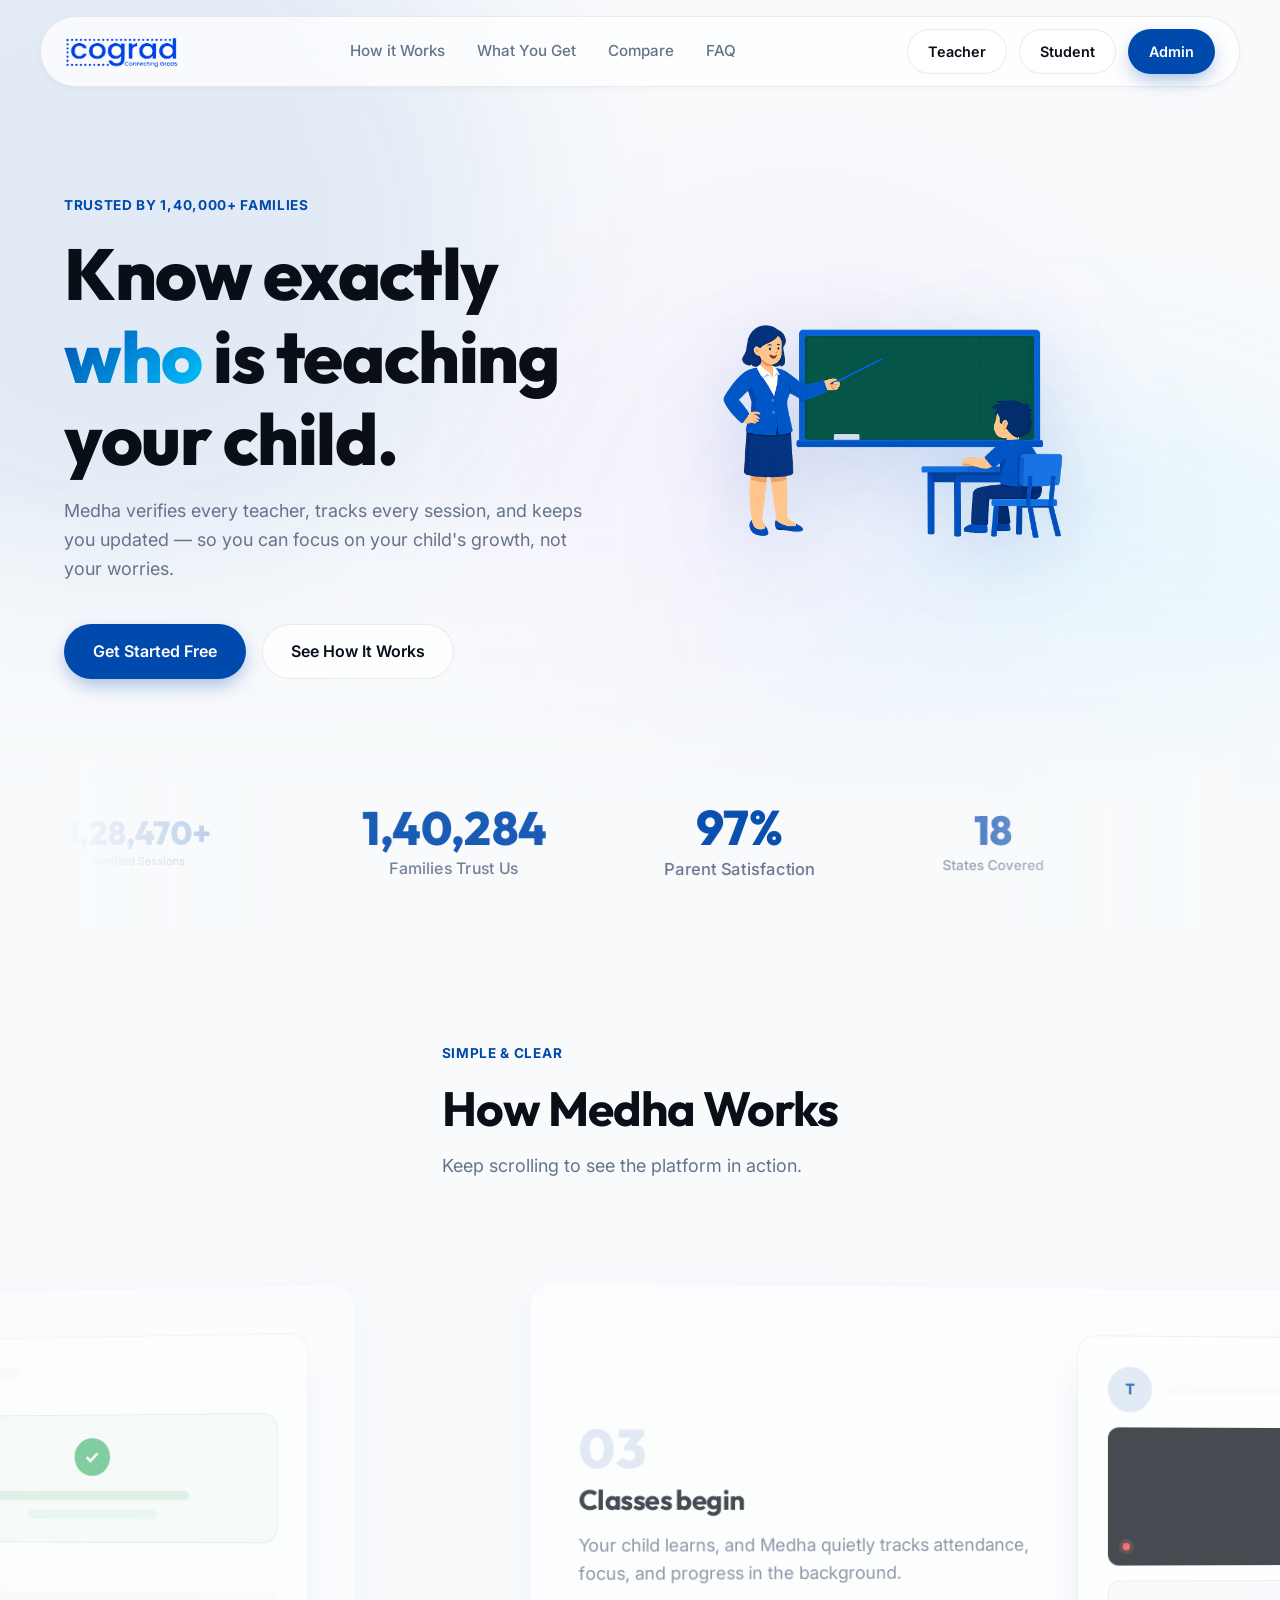
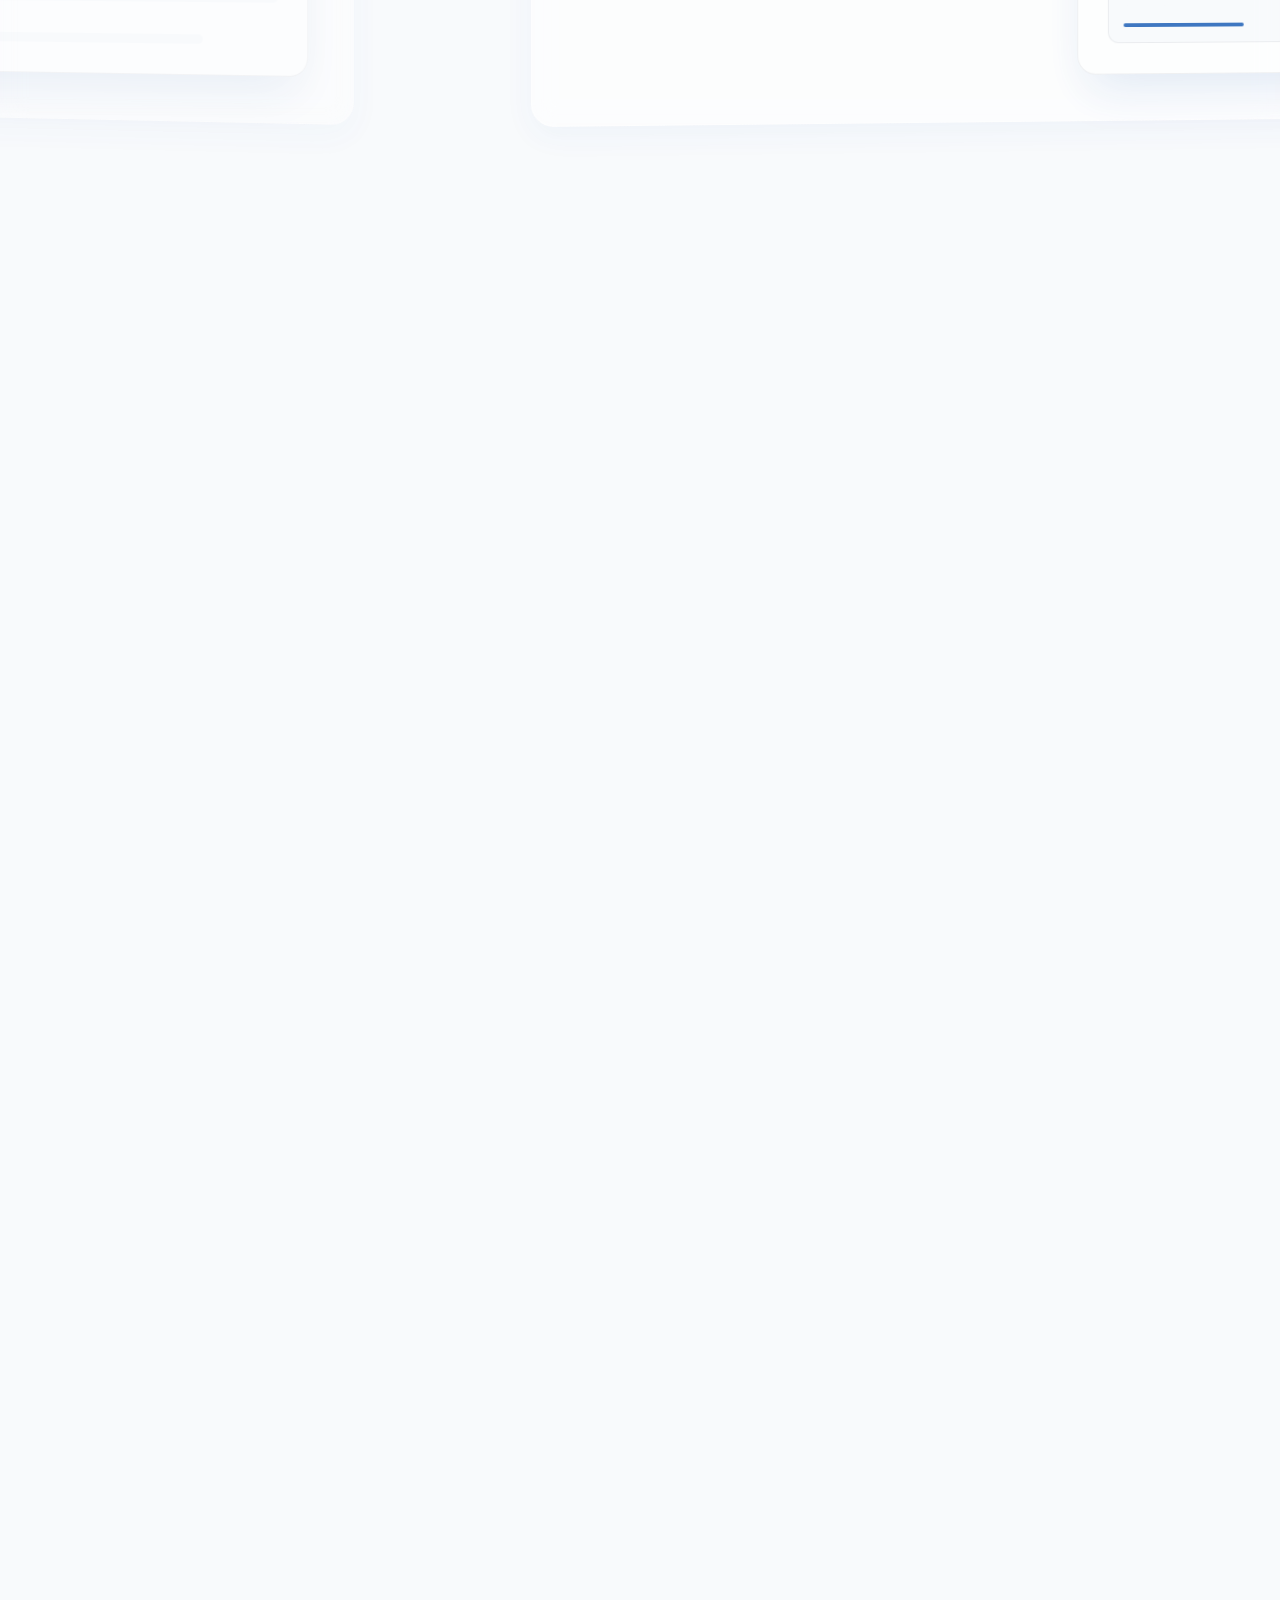
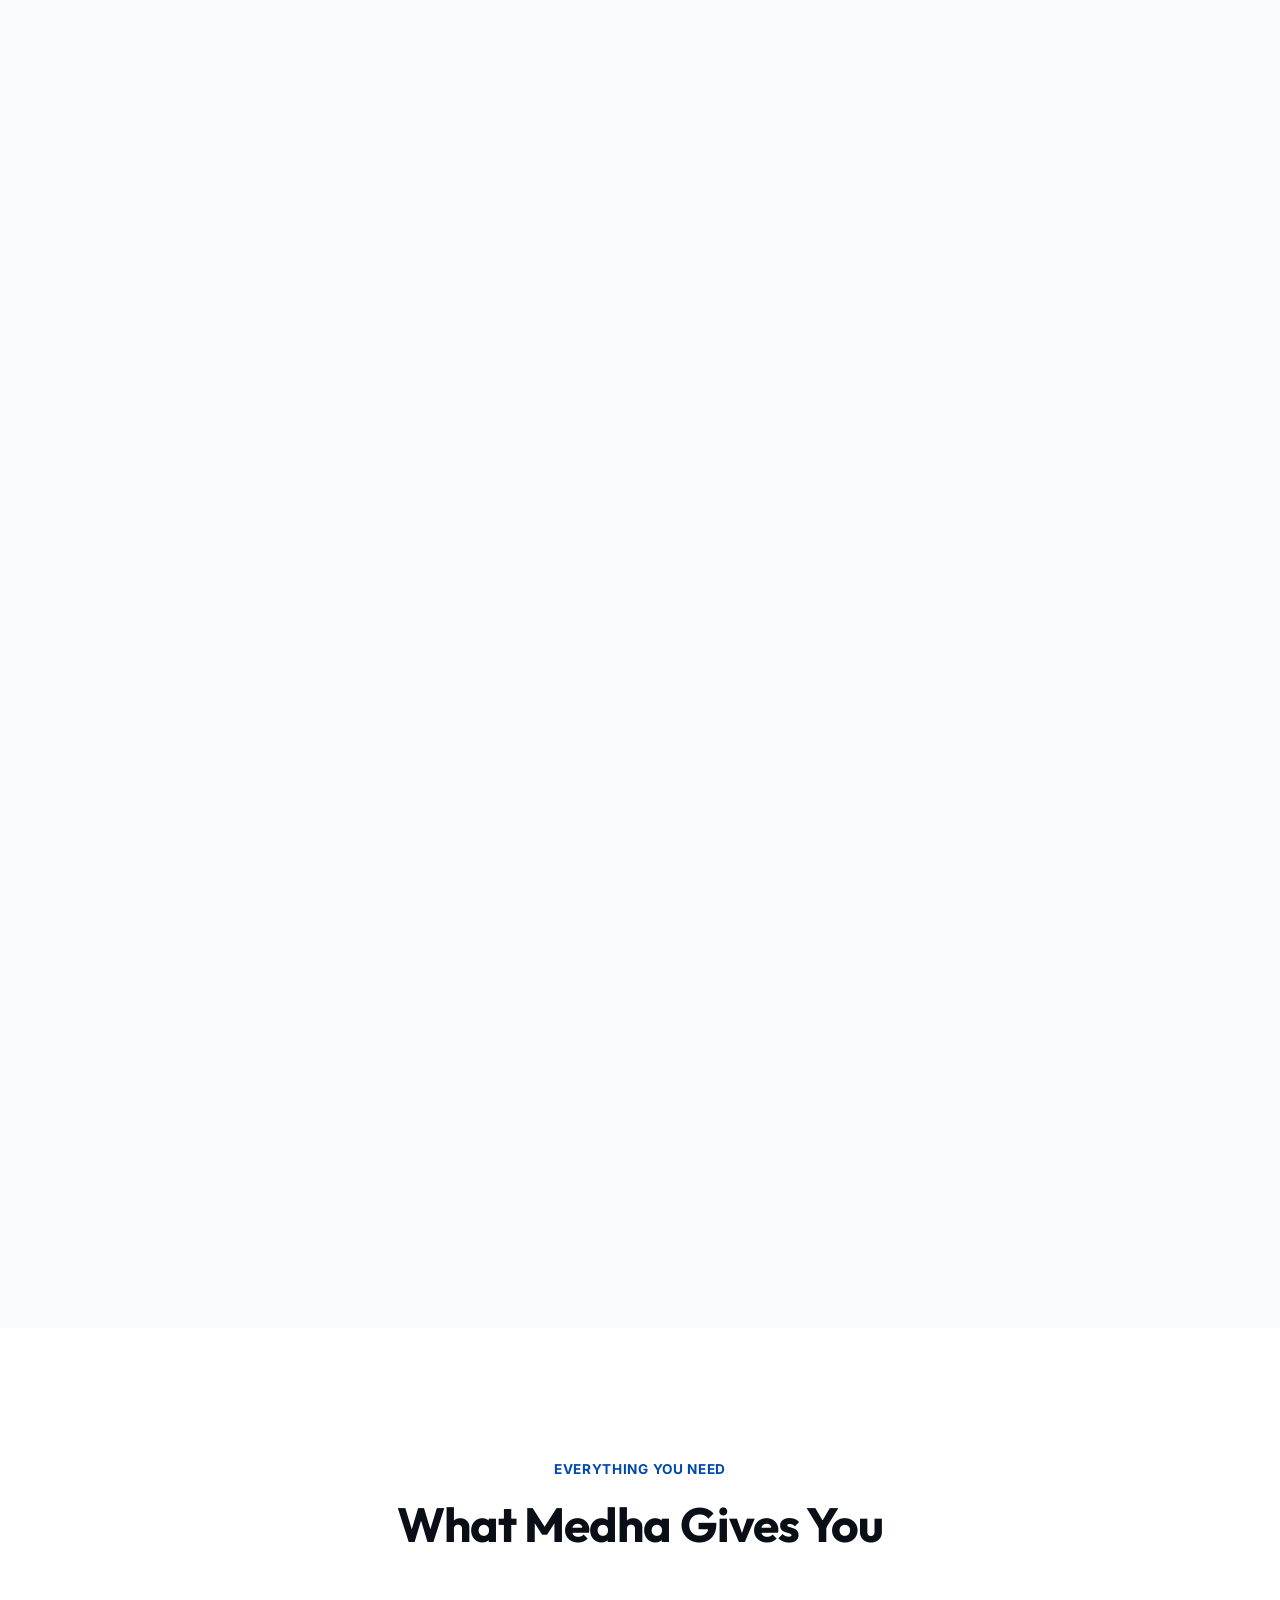
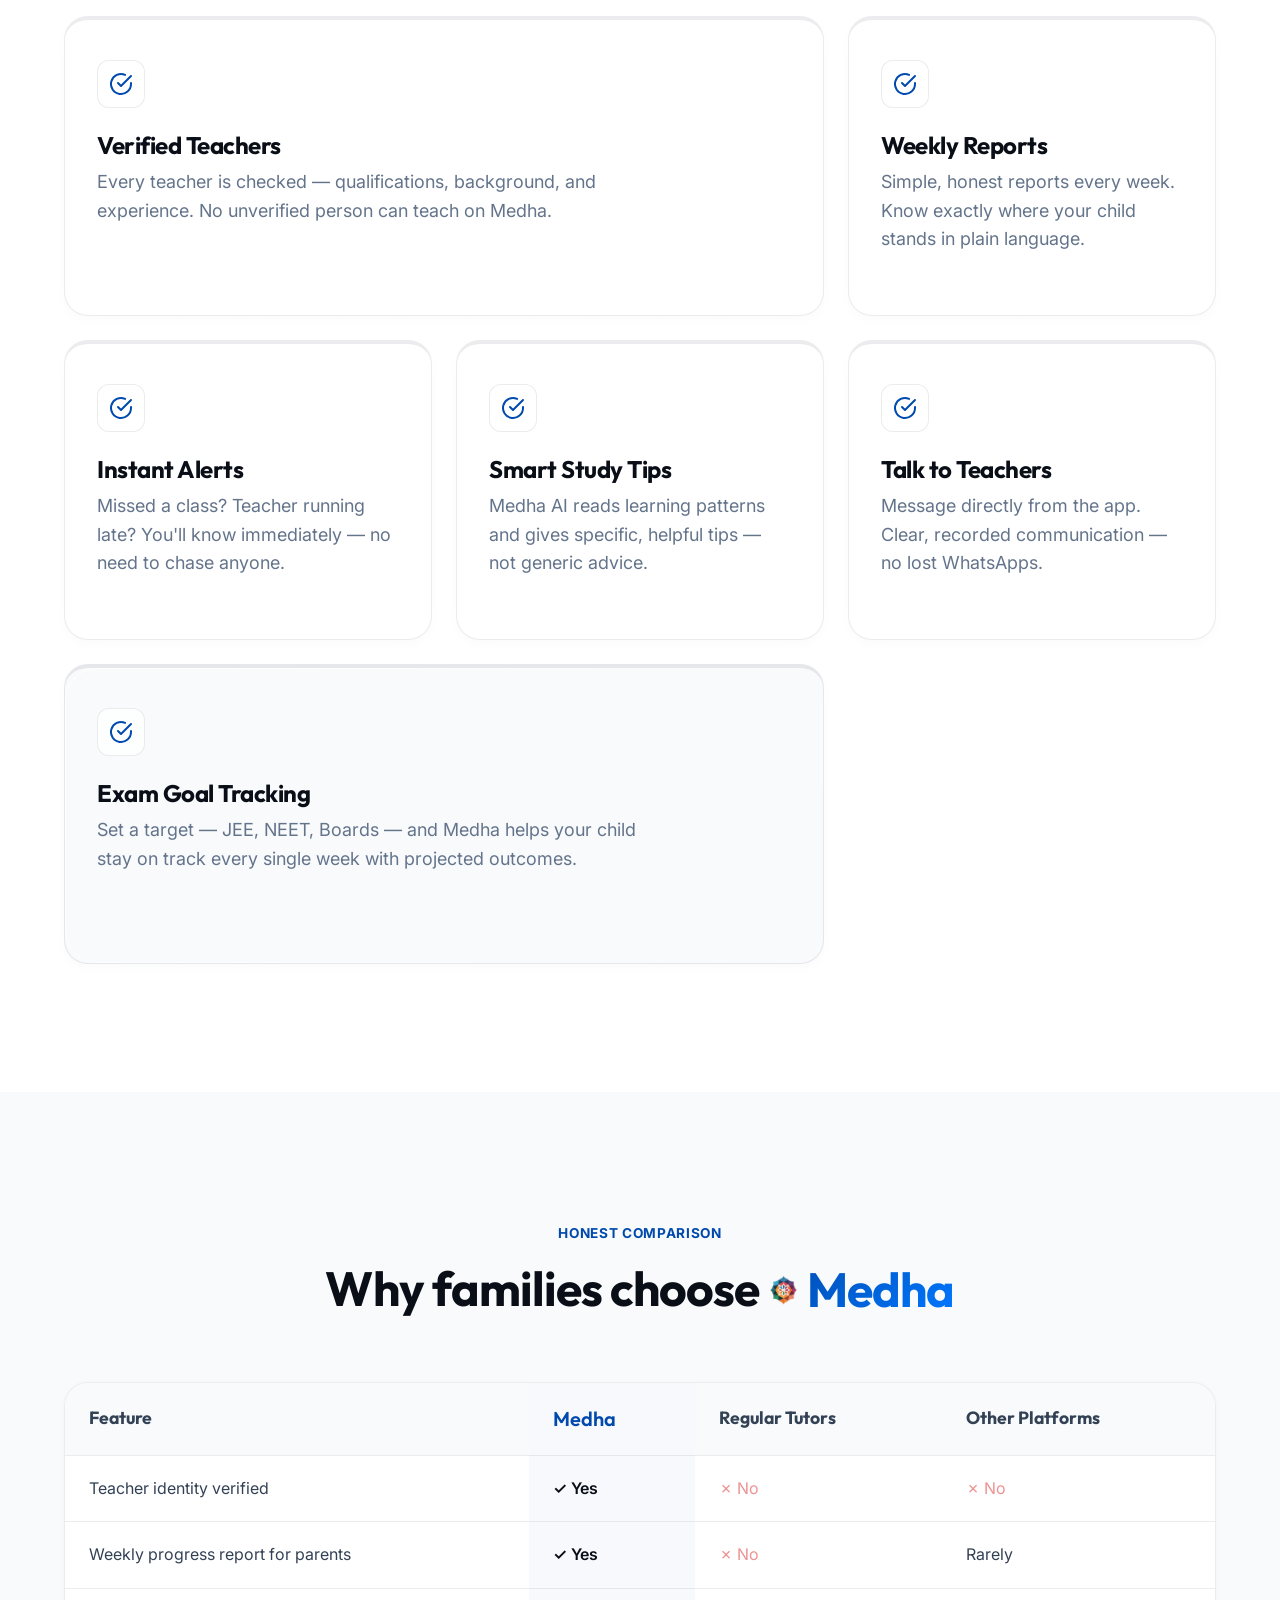
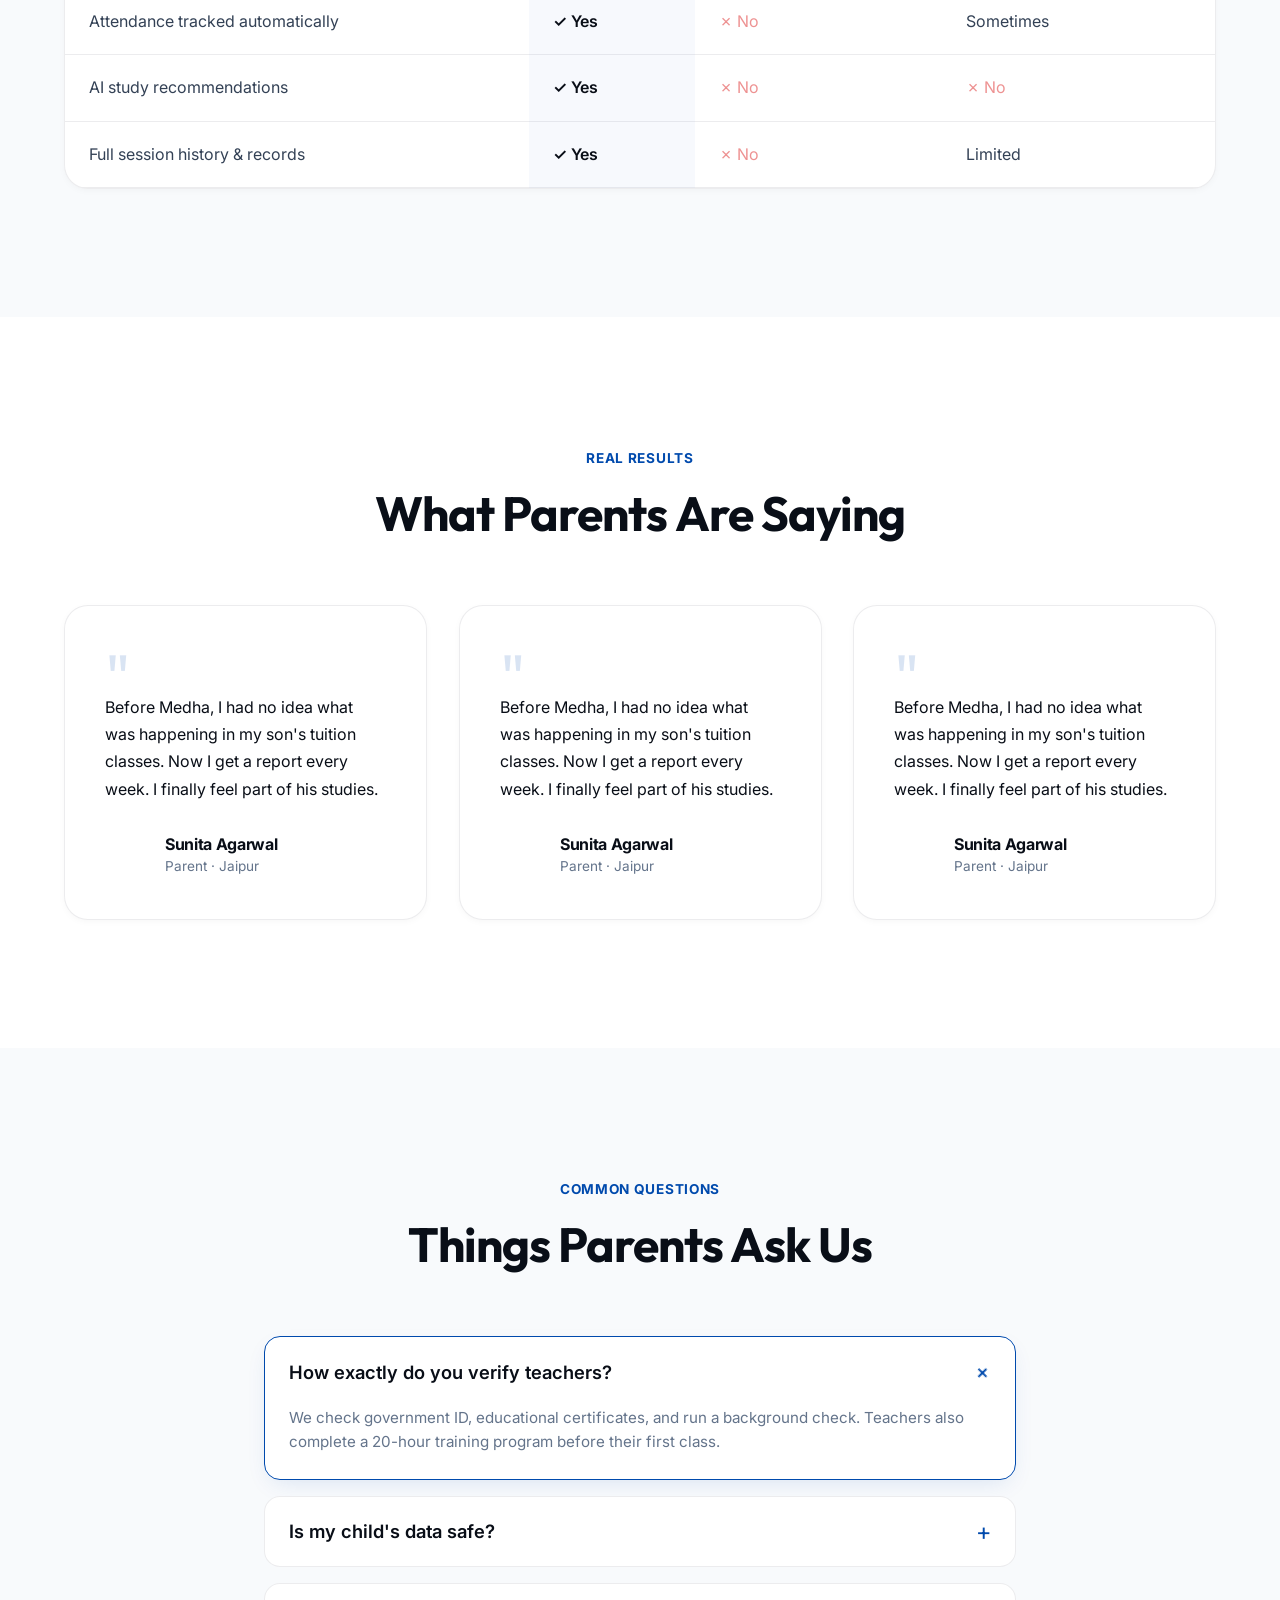
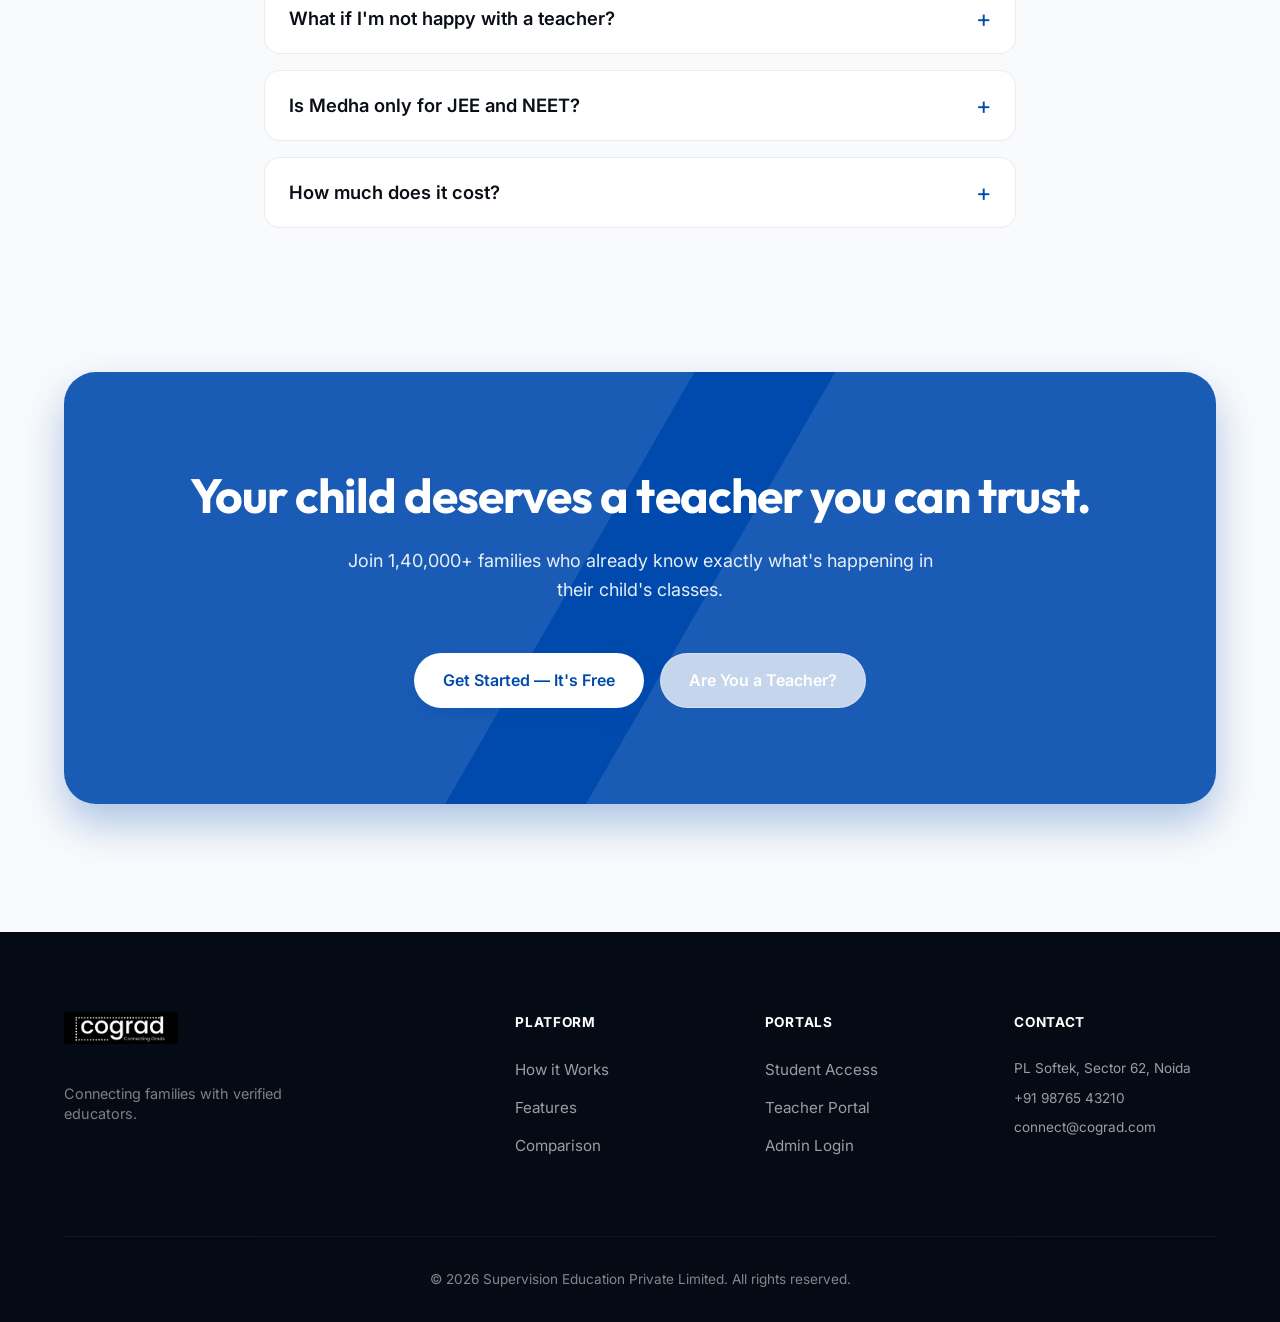
==== index.html @ 35fb630f "first commit" ====
<!DOCTYPE html>
<html lang="en">

<head>
    <meta charset="UTF-8">
    <meta name="viewport" content="width=device-width, initial-scale=1.0">
    <title>Medha — Know Who's Teaching Your Child</title>

    <link
        href="https://fonts.googleapis.com/css2?family=Inter:wght@400;500;600&family=Outfit:wght@400;500;700;800&display=swap"
        rel="stylesheet">
    <link rel="icon" type="image/png" href="assets/medha.png">
    <link rel="stylesheet" href="style/index.css">
</head>

<body>
    <nav class="nav">
        <a href="index.html" class="nav-logo" style="display: flex; align-items: center; text-decoration: none;">
            <img src="assets/logo1.webp" alt="Medha Logo"
                style="height: 32px; width: auto; max-width: 200px; object-fit: contain; display: block; border-radius: 4px;">
        </a>
        <div class="nav-links">
            <a href="#how">How it Works</a>
            <a href="#features">What You Get</a>
            <a href="#compare">Compare</a>
            <a href="#faq">FAQ</a>
        </div>
        <div style="display: flex; gap: 0.75rem;">
            <a href="teacherform.html" class="btn btn-outline" style="padding: 10px 20px; font-size: 0.9rem;">Teacher</a>
            <a href="studentform.html" class="btn btn-outline" style="padding: 10px 20px; font-size: 0.9rem;">Student</a>
            <a href="admin.html" class="btn btn-primary magnetic"
                style="padding: 10px 20px; font-size: 0.9rem;">Admin</a>
        </div>
    </nav>

    <section class="hero">
        <div class="hero-bg-animated">
            <div class="aurora-blob aurora-1"></div>
            <div class="aurora-blob aurora-2"></div>
            <div class="aurora-blob aurora-3"></div>
        </div>

        <div class="container">
            <div class="hero-grid">
                <div class="reveal">
                    <span class="label" style="position: relative;">Trusted by 1,40,000+ families</span>
                    <h1>Know exactly
                        <span
                            style="background: linear-gradient(135deg, var(--primary) 0%, #00C6FF 100%); -webkit-background-clip: text; -webkit-text-fill-color: transparent;">who</span>
                        is teaching your child.
                    </h1>
                    <p style="margin-bottom: 2.5rem; margin-top: 1rem;">
                        Medha verifies every teacher, tracks every session, and keeps you updated — so you can focus on
                        your child's growth, not your worries.
                    </p>
                    <div style="display: flex; gap: 1rem; flex-wrap: wrap;">
                        <a href="studentform.html" class="btn btn-primary magnetic">Get Started Free</a>
                        <a href="#how" class="btn btn-outline magnetic">See How It Works</a>
                    </div>
                </div>

                <div class="hero-visual reveal float-wrapper" style="transition-delay: 0.2s;">
                    <!-- Replaced Video Shell with clean asset container -->
                    <img src="assets/robot.png" alt="Medha Character"
                        style="width: 100%; max-width: 450px; object-fit: contain; filter: drop-shadow(0 20px 40px rgba(0,74,173,0.15));">
                </div>
            </div>
    </section>

    <div class="marquee-container">
        <div class="marquee-track">
            <div class="marquee-item">
                <div class="stat-num">1,28,470+</div>
                <p>Verified Sessions</p>
            </div>
            <div class="marquee-item">
                <div class="stat-num">1,40,284</div>
                <p>Families Trust Us</p>
            </div>
            <div class="marquee-item">
                <div class="stat-num">97%</div>
                <p>Parent Satisfaction</p>
            </div>
            <div class="marquee-item">
                <div class="stat-num">18</div>
                <p>States Covered</p>
            </div>
            <div class="marquee-item">
                <div class="stat-num">1,28,470+</div>
                <p>Verified Sessions</p>
            </div>
            <div class="marquee-item">
                <div class="stat-num">1,40,284</div>
                <p>Families Trust Us</p>
            </div>
            <div class="marquee-item">
                <div class="stat-num">97%</div>
                <p>Parent Satisfaction</p>
            </div>
            <div class="marquee-item">
                <div class="stat-num">18</div>
                <p>States Covered</p>
            </div>
        </div>
    </div>

    <section class="section horizontal-scroll-section" id="how" style="padding: 0;">
        <div class="sticky-viewport">

            <div class="container" style="padding-top: 5rem; margin-bottom: 2rem;">
                <div class="section-header reveal" style="margin-bottom: 0; text-align: left; max-width: 100%;">
                    <span class="label">Simple & Clear</span>
                    <h2>How Medha Works</h2>
                    <p>Keep scrolling to see the platform in action.</p>
                </div>
            </div>

            <div class="horizontal-track-container">
                <div class="horizontal-track">

                    <div class="horizontal-slide">
                        <div class="slide-content">
                            <div class="step-number">01</div>
                            <h3>Sign up your child</h3>
                            <p>Enter basic details — name, class, and subjects. Takes less than 2 minutes.</p>
                        </div>
                        <div class="slide-visual">
                            <div class="slide-visual">
                                <div class="css-mockup">
                                    <div class="mockup-header">
                                        <div class="mockup-avatar"></div>
                                        <div class="mockup-title-block">
                                            <div class="mockup-line w-40"></div>
                                            <div class="mockup-line w-60" style="opacity: 0.5;"></div>
                                        </div>
                                    </div>
                                    <div style="display: flex; flex-direction: column; gap: 12px; margin-top: 0.5rem;">
                                        <div class="mockup-input"></div>
                                        <div class="mockup-input"></div>
                                        <div class="mockup-input" style="width: 60%;"></div>
                                    </div>
                                    <div class="mockup-button"></div>
                                </div>
                            </div>
                        </div>
                    </div>

                    <div class="horizontal-slide">
                        <div class="slide-content">
                            <div class="step-number">02</div>
                            <h3>We verify your teacher</h3>
                            <p>Every teacher is checked for qualifications and experience before they take a single
                                class.</p>
                        </div>
                        <div class="slide-visual">
                            <div class="slide-visual">
                                <div class="css-mockup">
                                    <div class="mockup-header">
                                        <div class="mockup-line w-30"></div>
                                    </div>
                                    <div class="mockup-badge-card">
                                        <div class="mockup-check">✓</div>
                                        <div
                                            style="width: 100%; display: flex; flex-direction: column; align-items: center;">
                                            <div class="mockup-line w-60" style="background: rgba(22, 163, 74, 0.2);">
                                            </div>
                                            <div class="mockup-line w-40" style="background: rgba(22, 163, 74, 0.1);">
                                            </div>
                                        </div>
                                    </div>
                                    <div class="mockup-line w-full" style="margin-top: auto;"></div>
                                    <div class="mockup-line w-80"></div>
                                </div>
                            </div>
                        </div>
                    </div>

                    <div class="horizontal-slide">
                        <div class="slide-content">
                            <div class="step-number">03</div>
                            <h3>Classes begin</h3>
                            <p>Your child learns, and Medha quietly tracks attendance, focus, and progress in the
                                background.</p>
                        </div>
                        <div class="slide-visual">
                            <div class="slide-visual">
                                <div class="css-mockup" style="gap: 1rem;">
                                    <div class="mockup-header">
                                        <div class="mockup-avatar blue">T</div>
                                        <div class="mockup-title-block">
                                            <div class="mockup-line w-40"></div>
                                        </div>
                                    </div>
                                    <div class="mockup-video-feed"></div>
                                    <div class="mockup-stats-grid">
                                        <div class="mockup-stat-box">
                                            <div class="mockup-line w-30"></div>
                                            <div class="mockup-line w-80"
                                                style="height: 4px; background: var(--primary);"></div>
                                        </div>
                                        <div class="mockup-stat-box">
                                            <div class="mockup-line w-40"></div>
                                            <div class="mockup-line w-60"
                                                style="height: 4px; background: var(--green);"></div>
                                        </div>
                                    </div>
                                </div>
                            </div>
                        </div>
                    </div>

                    <div class="horizontal-slide">
                        <div class="slide-content">
                            <div class="step-number">04</div>
                            <h3>You stay informed</h3>
                            <p>Get weekly reports in plain language. No jargon. Just clear updates on progress.</p>
                        </div>
                        <div class="slide-visual">
                            <div class="slide-visual">
                                <div class="css-mockup">
                                    <div style="text-align: center; margin-bottom: 0.5rem;">
                                        <div class="mockup-line w-30" style="margin: 0 auto 1.5rem auto;"></div>
                                        <div class="mockup-grade-ring">
                                            <span>A</span>
                                        </div>
                                    </div>
                                    <div style="display: flex; flex-direction: column; align-items: center; gap: 8px;">
                                        <div class="mockup-line w-40"></div>
                                        <div class="mockup-line w-30" style="opacity: 0.5;"></div>
                                    </div>
                                    <div class="mockup-feedback-card">
                                        <div class="mockup-line w-80"></div>
                                        <div class="mockup-line w-60"></div>
                                    </div>
                                </div>
                            </div>
                        </div>
                    </div>

                </div>
            </div>
        </div>
    </section>

    <section class="section" id="features" style="background: #fff;">
        <div class="container">
            <div class="section-header reveal">
                <span class="label">Everything You Need</span>
                <h2>What Medha Gives You</h2>
            </div>

            <div class="bento-grid">
                <div class="bento-card bento-span-2 reveal">
                    <div class="float-wrapper">
                        <div class="icon-flat">
                            <!-- SVG Example for Verified Teachers -->
                            <svg width="24" height="24" viewBox="0 0 24 24" fill="none" stroke="currentColor"
                                stroke-width="2" stroke-linecap="round" stroke-linejoin="round">
                                <path d="M22 11.08V12a10 10 0 1 1-5.93-9.14"></path>
                                <polyline points="22 4 12 14.01 9 11.01"></polyline>
                            </svg>
                        </div>
                    </div>
                    <h3>Verified Teachers</h3>
                    <p style="max-width: 80%;">Every teacher is checked — qualifications, background, and experience. No
                        unverified person can teach on Medha.</p>
                </div>

                <div class="bento-card reveal" style="transition-delay: 0.1s;">
                    <div class="float-wrapper">
                        <div class="icon-flat">
                            <!-- SVG Example for Verified Teachers -->
                            <svg width="24" height="24" viewBox="0 0 24 24" fill="none" stroke="currentColor"
                                stroke-width="2" stroke-linecap="round" stroke-linejoin="round">
                                <path d="M22 11.08V12a10 10 0 1 1-5.93-9.14"></path>
                                <polyline points="22 4 12 14.01 9 11.01"></polyline>
                            </svg>
                        </div>
                    </div>
                    <h3>Weekly Reports</h3>
                    <p>Simple, honest reports every week. Know exactly where your child stands in plain language.</p>
                </div>

                <div class="bento-card reveal">
                    <div class="float-wrapper">
                        <div class="icon-flat">
                            <!-- SVG Example for Verified Teachers -->
                            <svg width="24" height="24" viewBox="0 0 24 24" fill="none" stroke="currentColor"
                                stroke-width="2" stroke-linecap="round" stroke-linejoin="round">
                                <path d="M22 11.08V12a10 10 0 1 1-5.93-9.14"></path>
                                <polyline points="22 4 12 14.01 9 11.01"></polyline>
                            </svg>
                        </div>
                    </div>
                    <h3>Instant Alerts</h3>
                    <p>Missed a class? Teacher running late? You'll know immediately — no need to chase anyone.</p>
                </div>

                <div class="bento-card reveal" style="transition-delay: 0.1s;">
                    <div class="float-wrapper">
                        <div class="icon-flat">
                            <!-- SVG Example for Verified Teachers -->
                            <svg width="24" height="24" viewBox="0 0 24 24" fill="none" stroke="currentColor"
                                stroke-width="2" stroke-linecap="round" stroke-linejoin="round">
                                <path d="M22 11.08V12a10 10 0 1 1-5.93-9.14"></path>
                                <polyline points="22 4 12 14.01 9 11.01"></polyline>
                            </svg>
                        </div>
                    </div>
                    <h3>Smart Study Tips</h3>
                    <p>Medha AI reads learning patterns and gives specific, helpful tips — not generic advice.</p>
                </div>

                <div class="bento-card reveal" style="transition-delay: 0.2s;">
                    <div class="float-wrapper">
                        <div class="icon-flat">
                            <!-- SVG Example for Verified Teachers -->
                            <svg width="24" height="24" viewBox="0 0 24 24" fill="none" stroke="currentColor"
                                stroke-width="2" stroke-linecap="round" stroke-linejoin="round">
                                <path d="M22 11.08V12a10 10 0 1 1-5.93-9.14"></path>
                                <polyline points="22 4 12 14.01 9 11.01"></polyline>
                            </svg>
                        </div>
                    </div>
                    <h3>Talk to Teachers</h3>
                    <p>Message directly from the app. Clear, recorded communication — no lost WhatsApps.</p>
                </div>

                <div class="bento-card bento-span-2 reveal" style="background: var(--bg-main);">
                    <div class="float-wrapper">
                        <div class="icon-flat">
                            <!-- SVG Example for Verified Teachers -->
                            <svg width="24" height="24" viewBox="0 0 24 24" fill="none" stroke="currentColor"
                                stroke-width="2" stroke-linecap="round" stroke-linejoin="round">
                                <path d="M22 11.08V12a10 10 0 1 1-5.93-9.14"></path>
                                <polyline points="22 4 12 14.01 9 11.01"></polyline>
                            </svg>
                        </div>
                    </div>
                    <h3>Exam Goal Tracking</h3>
                    <p style="max-width: 80%;">Set a target — JEE, NEET, Boards — and Medha helps your child stay on
                        track every single week with projected outcomes.</p>
                </div>
            </div>
        </div>
    </section>

    <section class="section" id="compare">
        <div class="container">
            <div class="section-header reveal">
                <span class="label">Honest Comparison</span>
                <h2>Why families choose <span class="medha-gradient"><img src="assets/medha.png" alt="Logo"
                            class="inline-favicon"> Medha</span></h2>
            </div>
            <div class="compare-wrap reveal">
                <table class="compare-table">
                    <thead>
                        <tr>
                            <th>Feature</th>
                            <th class="col-medha" style="color: var(--primary); font-size: 1.25rem;"> Medha</th>
                            <th>Regular Tutors</th>
                            <th>Other Platforms</th>
                        </tr>
                    </thead>
                    <tbody>
                        <tr>
                            <td>Teacher identity verified</td>
                            <td class="col-medha yes">✓ Yes</td>
                            <td class="no">✗ No</td>
                            <td class="no">✗ No</td>
                        </tr>
                        <tr>
                            <td>Weekly progress report for parents</td>
                            <td class="col-medha yes">✓ Yes</td>
                            <td class="no">✗ No</td>
                            <td>Rarely</td>
                        </tr>
                        <tr>
                            <td>Attendance tracked automatically</td>
                            <td class="col-medha yes">✓ Yes</td>
                            <td class="no">✗ No</td>
                            <td>Sometimes</td>
                        </tr>
                        <tr>
                            <td>AI study recommendations</td>
                            <td class="col-medha yes">✓ Yes</td>
                            <td class="no">✗ No</td>
                            <td class="no">✗ No</td>
                        </tr>
                        <tr>
                            <td>Full session history & records</td>
                            <td class="col-medha yes">✓ Yes</td>
                            <td class="no">✗ No</td>
                            <td>Limited</td>
                        </tr>
                    </tbody>
                </table>
            </div>
        </div>
    </section>

    <section class="section" style="background: #fff;">
        <div class="container">
            <div class="section-header reveal">
                <span class="label">Real Results</span>
                <h2>What Parents Are Saying</h2>
            </div>
            <div class="testi-grid">
                <div class="testi-card reveal">
                    <div class="quote-mark">"</div>
                    <p class="testi-text">Before Medha, I had no idea what was happening in my son's tuition classes.
                        Now I get a report every week. I finally feel part of his studies.</p>
                    <div class="testi-author">
                        <div class="testi-avatar avatar-blue">S</div>
                        <div>
                            <h4>Sunita Agarwal</h4>
                            <span>Parent · Jaipur</span>
                        </div>
                    </div>
                </div>
                <div class="testi-card reveal">
                    <div class="quote-mark">"</div>
                    <p class="testi-text">Before Medha, I had no idea what was happening in my son's tuition classes.
                        Now I get a report every week. I finally feel part of his studies.</p>
                    <div class="testi-author">
                        <div class="testi-avatar avatar-blue">S</div>
                        <div>
                            <h4>Sunita Agarwal</h4>
                            <span>Parent · Jaipur</span>
                        </div>
                    </div>
                </div>
                <div class="testi-card reveal">
                    <div class="quote-mark">"</div>
                    <p class="testi-text">Before Medha, I had no idea what was happening in my son's tuition classes.
                        Now I get a report every week. I finally feel part of his studies.</p>
                    <div class="testi-author">
                        <div class="testi-avatar avatar-blue">S</div>
                        <div>
                            <h4>Sunita Agarwal</h4>
                            <span>Parent · Jaipur</span>
                        </div>
                    </div>
                </div>
            </div>
        </div>
    </section>

    <section class="section" id="faq">
        <div class="container" style="max-width: 800px;">
            <div class="section-header reveal">
                <span class="label">Common Questions</span>
                <h2>Things Parents Ask Us</h2>
            </div>
            <div class="reveal">
                <div class="faq-item">
                    <button class="faq-btn">How exactly do you verify teachers? <span class="faq-icon">+</span></button>
                    <div class="faq-content">
                        <p>We check government ID, educational certificates, and run a background check. Teachers also
                            complete a 20-hour training program before their first class.</p>
                    </div>
                </div>
                <div class="faq-item">
                    <button class="faq-btn">Is my child's data safe? <span class="faq-icon">+</span></button>
                    <div class="faq-content">
                        <p>Yes. We follow strict data privacy rules. Your child's information is never sold or shared.
                            Only you and the assigned teacher can access session details.</p>
                    </div>
                </div>
                <div class="faq-item">
                    <button class="faq-btn">What if I'm not happy with a teacher? <span
                            class="faq-icon">+</span></button>
                    <div class="faq-content">
                        <p>You can request a different teacher anytime from your dashboard — no questions asked. We'll
                            match your child with another verified teacher within 24 hours.</p>
                    </div>
                </div>
                <div class="faq-item">
                    <button class="faq-btn">Is Medha only for JEE and NEET? <span class="faq-icon">+</span></button>
                    <div class="faq-content">
                        <p>No. Medha works for all classes from 6th to 12th, including Board exams, JEE, NEET, CUET, and
                            general academics.</p>
                    </div>
                </div>
                <div class="faq-item">
                    <button class="faq-btn">How much does it cost? <span class="faq-icon">+</span></button>
                    <div class="faq-content">
                        <p>The platform itself is free for parents and students. You pay only for the classes your child
                            takes. Pricing depends on the teacher and subject.</p>
                    </div>
                </div>
            </div>
        </div>
    </section>

    <section class="section" style="padding-top: 0;">
        <div class="container">
            <div class="reveal gloss-effect"
                style="background: var(--primary); border-radius: 32px; padding: 6rem 2rem; text-align: center; position: relative; overflow: hidden; box-shadow: 0 20px 40px rgba(0,74,173,0.3);">
                <div
                    style="position: absolute; top: -50%; left: -10%; width: 50%; height: 200%; background: rgba(255,255,255,0.1); transform: rotate(30deg); pointer-events: none;">
                </div>
                <div
                    style="position: absolute; bottom: -50%; right: -10%; width: 50%; height: 200%; background: rgba(255,255,255,0.1); transform: rotate(30deg); pointer-events: none;">
                </div>

                <h2 style="color: #fff; margin-bottom: 1.5rem;">Your child deserves a teacher you can trust.</h2>
                <p style="color: rgba(255,255,255,0.9); max-width: 600px; margin: 0 auto 3rem;">Join 1,40,000+ families
                    who already know exactly what's happening in their child's classes.</p>
                <div style="display: flex; gap: 1rem; justify-content: center; flex-wrap: wrap;">
                    <a href="student.html" class="btn btn-primary magnetic"
                        style="background: #fff; color: var(--primary);">Get Started — It's Free</a>
                    <a href="teacher.html" class="btn btn-outline magnetic"
                        style="color: #fff; border-color: rgba(255,255,255,0.3);">Are You a Teacher?</a>
                </div>
            </div>
        </div>
    </section>

    <footer>
        <div class="container">
            <div class="footer-grid">
                <div class="footer-brand">
                    <a href="index.html" class="nav-logo">
                        <img src="assets/logo.png" alt="Medha Logo" style="height: 32px; margin-bottom: 1rem;">
                    </a>
                    <p style="font-size: 0.9rem; opacity: 0.8; line-height: 1.4;">Connecting families with verified
                        educators.</p>
                </div>
                <div class="footer-col">
                    <h5>Platform</h5>
                    <a href="#how">How it Works</a>
                    <a href="#features">Features</a>
                    <a href="#compare">Comparison</a>
                </div>
                <div class="footer-col">
                    <h5>Portals</h5>
                    <a href="student.html">Student Access</a>
                    <a href="teacher.html">Teacher Portal</a>
                    <a href="admin.html">Admin Login</a>
                </div>
                <div class="footer-col">
                    <h5>Contact</h5>
                    <p style="font-size: 0.85rem; color: rgba(255,255,255,0.6); margin-bottom: 0.5rem;">PL Softek,
                        Sector 62, Noida</p>
                    <p style="font-size: 0.85rem; color: rgba(255,255,255,0.6); margin-bottom: 0.5rem;">+91 98765 43210
                    </p>
                    <p style="font-size: 0.85rem; color: rgba(255,255,255,0.6);">connect@cograd.com</p>
                </div>
            </div>
            <div
                style="border-top: 1px solid rgba(255,255,255,0.1); padding-top: 2rem; font-size: 0.85rem; opacity: 0.5; text-align: center;">
                © 2026 Supervision Education Private Limited. All rights reserved.
            </div>
        </div>
    </footer>
    <!-- Desktop Chatbot Trigger -->
    <div id="chatbot-trigger" class="chatbot-trigger">
        <img src="assets/robot2.png" alt="Chat with Medha" class="bot-default">
        <!-- Assuming the new image is named robot3.webp -->
        <img src="assets/robot3.png" alt="Chat with Medha Active" class="bot-hover">
    </div>

    <script src="script/index.js"></script>
</body>

</html>

<script src="script/index.js"></script>
</body>

</html>
<script src="script/index.js"></script>
</body>

</html>
---- style/index.css ----
:root {
    --primary: #004AAD;
    --primary-hover: #003B8A;
    --primary-glow: rgba(0, 74, 173, 0.15);
    --bg-main: #F8FAFC;
    --surface: #FFFFFF;
    --surface-glass: rgba(255, 255, 255, 0.75);
    --ink-display: #090E17;
    --ink-body: #334155;
    --ink-muted: #64748B;
    --border-subtle: rgba(15, 23, 42, 0.08);
    --shadow-sm: 0 2px 8px -2px rgba(9, 14, 23, 0.05);
    --shadow-float: 0 20px 40px -10px rgba(9, 14, 23, 0.08), 0 10px 20px -5px rgba(9, 14, 23, 0.04);
    --font-display: 'Outfit', sans-serif;
    --font-ui: 'Inter', sans-serif;
    --ease-spring: cubic-bezier(0.175, 0.885, 0.32, 1.275);
    --ease-out: cubic-bezier(0.16, 1, 0.3, 1);
}

* {
    margin: 0;
    padding: 0;
    box-sizing: border-box;
}

body {
    font-family: var(--font-ui);
    color: var(--ink-body);
    background: var(--bg-main);
    line-height: 1.6;
    -webkit-font-smoothing: antialiased;
    overflow-x: clip;
    /* <--- USE CLIP INSTEAD */
}

.container {
    max-width: 1200px;
    margin: 0 auto;
    padding: 0 1.5rem;
}

/* ── TYPOGRAPHY ── */
h1,
h2,
h3,
h4 {
    font-family: var(--font-display);
    color: var(--ink-display);
    letter-spacing: -0.02em;
    line-height: 1.15;
}

h1 {
    font-size: clamp(2.5rem, 6vw, 4.5rem);
    font-weight: 800;
}

h2 {
    font-size: clamp(2rem, 4vw, 3rem);
    font-weight: 700;
    margin-bottom: 1rem;
}

h3 {
    font-size: 1.5rem;
    font-weight: 700;
    margin-bottom: 0.5rem;
}

p {
    color: var(--ink-muted);
    font-size: 1.125rem;
}

.label {
    font-size: 0.85rem;
    font-weight: 700;
    letter-spacing: 0.05em;
    text-transform: uppercase;
    color: var(--primary);
    margin-bottom: 1rem;
    display: inline-block;
}

/* ── BUTTONS (Magnetic & Pulsing) ── */
.btn {
    display: inline-flex;
    align-items: center;
    justify-content: center;
    padding: 14px 28px;
    border-radius: 999px;
    font-weight: 600;
    font-size: 1rem;
    text-decoration: none;
    transition: background 0.3s, color 0.3s, box-shadow 0.3s;
    border: 1px solid transparent;
    cursor: pointer;
    position: relative;
    z-index: 1;
}

.btn-primary {
    background: var(--primary);
    color: #fff;
    box-shadow: 0 8px 20px -4px rgba(0, 74, 173, 0.4);
}

.btn-primary:hover {
    background: var(--primary-hover);
    box-shadow: 0 12px 24px -6px rgba(0, 74, 173, 0.5);
}

/* Continuous Pulse for Primary Buttons */
.btn-primary::after {
    content: '';
    position: absolute;
    inset: -4px;
    border-radius: 999px;
    border: 2px solid var(--primary);
    opacity: 0;
    z-index: -1;
    animation: radarPulse 3s cubic-bezier(0.16, 1, 0.3, 1) infinite;
}

.btn-outline {
    background: var(--surface-glass);
    color: var(--ink-display);
    border-color: var(--border-subtle);
    backdrop-filter: blur(10px);
}

.btn-outline:hover {
    border-color: var(--primary);
    color: var(--primary);
    background: #fff;
}

/* ── NAVBAR ── */
.nav {
    position: fixed;
    top: 1rem;
    left: 50%;
    transform: translateX(-50%);
    width: calc(100% - 2rem);
    max-width: 1200px;
    z-index: 100;
    background: var(--surface-glass);
    backdrop-filter: blur(20px);
    border: 1px solid var(--border-subtle);
    border-radius: 100px;
    padding: 0.75rem 1.5rem;
    display: flex;
    justify-content: space-between;
    align-items: center;
    box-shadow: var(--shadow-sm);
}

.nav-links {
    display: flex;
    gap: 2rem;
}

.nav-links a {
    color: var(--ink-muted);
    text-decoration: none;
    font-weight: 500;
    font-size: 0.95rem;
    transition: color 0.2s;
}

.nav-links a:hover {
    color: var(--primary);
}

/* ── HERO ── */
.hero {
    position: relative;
    padding: 12rem 0 8rem;
    overflow: hidden;
}

.hero-grid {
    display: grid;
    grid-template-columns: 1fr 1fr;
    gap: 4rem;
    align-items: center;
}

/* THE FLUID AURORA BACKGROUND */
/* THE FLUID AURORA BACKGROUND */
.hero-bg-animated {
    position: absolute;
    inset: 0;
    z-index: -1;
    overflow: hidden;
    background: var(--bg-main);

    /* Fades the aurora out naturally at the bottom so there is no hard seam */
    -webkit-mask-image: linear-gradient(to bottom, black 60%, transparent 100%);
    mask-image: linear-gradient(to bottom, black 60%, transparent 100%);
}

.aurora-blob {
    position: absolute;
    filter: blur(100px);
    border-radius: 50%;
    opacity: 0.6;
    animation: fluidOrbit 25s linear infinite;
}

.aurora-1 {
    width: 60vw;
    height: 60vw;
    background: rgba(0, 74, 173, 0.15);
    top: -20%;
    left: -20%;
    animation-duration: 30s;
}

.aurora-2 {
    width: 50vw;
    height: 50vw;
    background: rgba(0, 198, 255, 0.15);
    bottom: -30%;
    right: -10%;
    animation-direction: reverse;
    animation-duration: 25s;
}

.aurora-3 {
    width: 45vw;
    height: 45vw;
    background: rgba(147, 51, 234, 0.08);
    top: 30%;
    left: 40%;
    animation-duration: 35s;
}

@keyframes fluidOrbit {
    0% {
        transform: rotate(0deg) scale(1) translate(0, 0);
    }

    33% {
        transform: rotate(120deg) scale(1.1) translate(5%, 5%);
    }

    66% {
        transform: rotate(240deg) scale(0.9) translate(-5%, 5%);
    }

    100% {
        transform: rotate(360deg) scale(1) translate(0, 0);
    }
}

/* ── ZERO-GRAVITY CONTINUOUS FLOAT ── */
@keyframes zeroGravity {

    0%,
    100% {
        transform: translateY(0px);
    }

    50% {
        transform: translateY(-15px);
    }
}

.float-wrapper {
    animation: zeroGravity 7s ease-in-out infinite;
}

.float-wrapper-delayed {
    animation: zeroGravity 8s ease-in-out infinite;
    animation-delay: -3s;
}

/* 3D Tilt Card */
.hero-visual {
    perspective: 1200px;
}

.tilt-card {
    background: rgba(255, 255, 255, 0.9);
    backdrop-filter: blur(20px);
    border: 1px solid var(--border-subtle);
    border-radius: 24px;
    padding: 2rem;
    box-shadow: var(--shadow-float);
    transform-style: preserve-3d;
    transition: transform 0.1s;
}

.tilt-card h4 {
    font-size: 1.25rem;
    transform: translateZ(30px);
}

.stat-row {
    display: flex;
    justify-content: space-between;
    padding: 1rem 0;
    border-bottom: 1px solid var(--border-subtle);
    transform: translateZ(25px);
}

.stat-row:last-child {
    border-bottom: none;
}

/* ── GENERAL SECTIONS ── */
.section {
    padding: 8rem 0;
    position: relative;
    z-index: 2;
}

.section-header {
    text-align: center;
    margin-bottom: 4rem;
    max-width: 700px;
    margin-inline: auto;
}

/* ── INFINITE MARQUEE STATS (True 3D Cylinder) ── */
/* ── INFINITE MARQUEE STATS (High-Performance Cylinder) ── */
.marquee-container {
    position: relative;
    z-index: 10;
    margin: -3rem auto 0;
    max-width: 1200px;
    width: calc(100% - 3rem);
    padding: 3rem 0;
    overflow: hidden;
    background: transparent;
    border: none;
    box-shadow: none;
    border-radius: 0;
}

/* Atmospheric perspective (Fog on left and right) */
.marquee-container::before,
.marquee-container::after {
    content: '';
    position: absolute;
    top: 0;
    bottom: 0;
    width: 250px;
    z-index: 5;
    pointer-events: none;
}

.marquee-container::before {
    left: 0;
    background: linear-gradient(to right, var(--bg-main) 10%, transparent 100%);
}

.marquee-container::after {
    right: 0;
    background: linear-gradient(to left, var(--bg-main) 10%, transparent 100%);
}

.marquee-track {
    display: flex;
    width: max-content;
    gap: 8rem;
    animation: scrollMarquee 30s linear infinite;
}

.marquee-track:hover {
    animation-play-state: paused;
}

.marquee-item {
    display: flex;
    flex-direction: column;
    align-items: center;
    justify-content: center;
    /* Instructs the browser's GPU to handle the scaling smoothly */
    will-change: transform, opacity;
    transform-origin: center center;
}

.marquee-item .stat-num {
    font-family: var(--font-display);
    font-size: 2.8rem;
    font-weight: 800;
    color: var(--primary);
    line-height: 1;
    margin-bottom: 0.25rem;
}

.marquee-item p {
    font-size: 0.95rem;
    margin: 0;
    font-weight: 500;
    color: var(--ink-muted);
}

@keyframes scrollMarquee {
    from {
        transform: translateX(0);
    }

    to {
        transform: translateX(calc(-50% - 4rem));
    }
}


/* ── HOW IT WORKS ── */
.step-grid {
    display: grid;
    grid-template-columns: 1fr 1fr;
    gap: 4rem;
    align-items: center;
}

.timeline-wrapper {
    position: relative;
    padding-left: 2rem;
    margin-bottom: 3rem;
}

.timeline-wrapper::before {
    content: '';
    position: absolute;
    left: 0;
    top: 10px;
    bottom: 10px;
    width: 2px;
    background: var(--border-subtle);
}

.timeline-item {
    position: relative;
    margin-bottom: 2.5rem;
}

.timeline-item::before {
    content: '';
    position: absolute;
    left: -2.35rem;
    top: 6px;
    width: 12px;
    height: 12px;
    border-radius: 50%;
    background: var(--primary);
    box-shadow: 0 0 0 4px var(--bg-main), 0 0 0 6px var(--primary-glow);
}

.timeline-item h3 {
    font-size: 1.25rem;
    margin-bottom: 0.25rem;
}

.timeline-item p {
    font-size: 1rem;
    margin: 0;
}

/* ── ELITE BENTO GRID SYSTEM ── */
.bento-grid {
    display: grid;
    grid-template-columns: repeat(3, 1fr);
    gap: 1.5rem;
    grid-auto-rows: minmax(300px, auto);
}

.bento-card {
    position: relative;
    background: var(--surface);
    border: 1px solid var(--border-subtle);
    border-top: 4px solid var(--border-subtle);
    /* Inactive accent */
    border-radius: 24px;
    padding: 2.5rem 2rem;
    overflow: hidden;
    z-index: 1;
    transition: transform 0.4s var(--ease-spring), box-shadow 0.4s ease, border-top-color 0.4s ease;
    box-shadow: 0 4px 12px rgba(0, 0, 0, 0.02);
}

.bento-card:hover {
    transform: translateY(-6px);
    border-top-color: var(--primary);
    /* Ignites on hover */
    box-shadow: 0 20px 40px -10px rgba(0, 74, 173, 0.12);
}

/* Mouse Tracking Glow */
.bento-card::before {
    content: "";
    position: absolute;
    inset: 0;
    z-index: -1;
    background: radial-gradient(800px circle at var(--mouse-x, 50%) var(--mouse-y, 50%), rgba(0, 74, 173, 0.06), transparent 40%);
    opacity: 0;
    transition: opacity 0.4s ease;
    pointer-events: none;
}

/* 3D Inner Border */
.bento-card::after {
    content: "";
    position: absolute;
    inset: 0;
    border-radius: 32px;
    padding: 1px;
    background: linear-gradient(135deg, rgba(255, 255, 255, 1) 0%, rgba(255, 255, 255, 0) 100%);
    -webkit-mask: linear-gradient(#fff 0 0) content-box, linear-gradient(#fff 0 0);
    -webkit-mask-composite: xor;
    mask-composite: exclude;
    pointer-events: none;
}

.bento-card:hover {
    transform: translateY(-8px) scale(1.01);
    box-shadow: 0 20px 40px -10px rgba(0, 74, 173, 0.15);
    border-color: rgba(0, 74, 173, 0.3);
}

.bento-card:hover::before {
    opacity: 1;
}

.bento-span-2 {
    grid-column: span 2;
}

/* Floating Icons */
.icon-flat {
    width: 48px;
    height: 48px;
    border-radius: 12px;
    background: var(--surface-glass);
    border: 1px solid var(--border-subtle);
    color: var(--primary);
    display: flex;
    align-items: center;
    justify-content: center;
    margin-bottom: 1.5rem;
}

.medha-gradient {
    background: linear-gradient(135deg, var(--primary) 0%, hwb(212 0% 0%) 100%);
    -webkit-background-clip: text;
    -webkit-text-fill-color: transparent;
    display: inline-flex;
    align-items: center;
    gap: 8px;
}

.inline-favicon {
    width: 32px;
    height: 32px;
    object-fit: contain;
}

/* ── COMPARISON TABLE ── */
.compare-wrap {
    background: #fff;
    border-radius: 24px;
    border: 1px solid var(--border-subtle);
    overflow: hidden;
    box-shadow: var(--shadow-sm);
}

.compare-table {
    width: 100%;
    border-collapse: collapse;
    text-align: left;
}

.compare-table th,
.compare-table td {
    padding: 1.25rem 1.5rem;
    border-bottom: 1px solid var(--border-subtle);
}

.compare-table th {
    background: var(--bg-main);
    font-weight: 700;
    font-family: var(--font-display);
    font-size: 1.1rem;
}

.compare-table tr:hover td {
    background: var(--bg-main);
}

.compare-table .col-medha {
    background: rgba(0, 74, 173, 0.03);
    color: var(--ink-display);
    font-weight: 600;
}

.yes {
    color: #16A34A;
    font-weight: bold;
}

.no {
    color: #DC2626;
    opacity: 0.5;
}

/* ── TESTIMONIALS ── */
.testi-grid {
    display: grid;
    grid-template-columns: repeat(3, 1fr);
    gap: 2rem;
}

.testi-card {
    background: var(--surface);
    padding: 2.5rem;
    border-radius: 24px;
    border: 1px solid var(--border-subtle);
    box-shadow: var(--shadow-sm);
    /* Lengthened transition slightly for a smoother snap */
    transition: transform 0.4s cubic-bezier(0.175, 0.885, 0.32, 1.275), box-shadow 0.4s ease;
    position: relative;
    z-index: 1;
    /* Establishes base layer */
    will-change: transform;
}

.testi-card:hover {
    /* Scale expands it outward, translateY pulls it up */
    transform: scale(1.05) translateY(-12px);
    /* Deepens and spreads the shadow to simulate physical distance from the page */
    box-shadow: 0 25px 50px -12px rgba(0, 74, 173, 0.2);
    z-index: 50;
    /* Forces the card to render on top of surrounding elements */
}

.quote-mark {
    font-family: var(--font-display);
    font-size: 4rem;
    line-height: 1;
    color: var(--primary-glow);
    margin-bottom: -1rem;
}

.testi-text {
    font-size: 1rem;
    color: var(--ink-display);
    margin-bottom: 2rem;
    line-height: 1.7;
}

.testi-author {
    display: flex;
    gap: 1rem;
    align-items: center;
}

.testi-avatar {
    width: 44px;
    height: 44px;
    border-radius: 50%;
    color: #fff;
    display: flex;
    align-items: center;
    justify-content: center;
    font-weight: 700;
    font-size: 1.1rem;
}

.testi-author h4 {
    font-size: 1rem;
    margin: 0;
    font-family: var(--font-ui);
}

.testi-author span {
    font-size: 0.85rem;
    color: var(--ink-muted);
}

.gloss-effect {
    position: relative;
    overflow: hidden;
}

.gloss-effect::after {
    content: '';
    position: absolute;
    top: 0;
    left: -120%;
    /* Starts fully outside the left edge */
    width: 50%;
    height: 100%;
    background: linear-gradient(to right, rgba(255, 255, 255, 0) 0%, rgba(255, 255, 255, 0.3) 50%, rgba(255, 255, 255, 0) 100%);
    transform: skewX(-25deg);
    pointer-events: none;
    transition: left 0s;
    /* Instantly snaps back when mouse leaves */
}

.gloss-effect:hover::after {
    left: 200%;
    /* Sweeps across to the right edge */
    transition: left 0.8s ease-in-out;
    /* Smooth animation only on hover */
}

/* ── FAQ ACCORDION ── */
.faq-item {
    background: var(--surface);
    border: 1px solid var(--border-subtle);
    border-radius: 16px;
    margin-bottom: 1rem;
    overflow: hidden;
    transition: border-color 0.3s, box-shadow 0.3s;
}

.faq-item:hover {
    border-color: rgba(0, 74, 173, 0.3);
}

.faq-item.active {
    border-color: var(--primary);
    box-shadow: 0 8px 24px -8px rgba(0, 74, 173, 0.15);
}

.faq-btn {
    width: 100%;
    text-align: left;
    padding: 1.25rem 1.5rem;
    background: transparent;
    border: none;
    font-size: 1.15rem;
    font-weight: 600;
    font-family: var(--font-ui);
    color: var(--ink-display);
    cursor: pointer;
    display: flex;
    justify-content: space-between;
    align-items: center;
}

.faq-content {
    max-height: 0;
    overflow: hidden;
    padding: 0 1.5rem;
    transition: max-height 0.4s ease, padding 0.4s ease;
}

.faq-content p {
    font-size: 0.95rem;
    margin-bottom: 0;
}

.faq-item.active .faq-content {
    max-height: 300px;
    padding-bottom: 1.5rem;
}

.faq-icon {
    font-size: 1.5rem;
    font-weight: 400;
    transition: transform 0.3s var(--ease-spring);
    color: var(--primary);
}

.faq-item.active .faq-icon {
    transform: rotate(45deg);
}

/* ── FOOTER ── */
footer {
    background: var(--ink-display);
    color: #fff;
    padding: 5rem 0 2rem;
}

.footer-grid {
    display: grid;
    grid-template-columns: 2fr 1fr 1fr 1fr;
    gap: 3rem;
    margin-bottom: 4rem;
}

.footer-col a {
    display: block;
    color: rgba(255, 255, 255, 0.6);
    text-decoration: none;
    margin-bottom: 0.75rem;
    transition: color 0.2s;
}

.footer-col a:hover {
    color: #fff;
}

/* ── UTILITY & ANIMATIONS ── */
.reveal {
    opacity: 0;
    transform: translateY(40px);
    transition: all 0.8s var(--ease-out);
}

.reveal.visible {
    opacity: 1;
    transform: translateY(0);
}

@keyframes radarPulse {
    0% {
        transform: scale(0.95);
        opacity: 0.5;
    }

    50% {
        transform: scale(1.1);
        opacity: 0;
    }

    100% {
        transform: scale(0.95);
        opacity: 0;
    }
}

/* ── RESPONSIVE ── */
@media (max-width: 900px) {

    .hero-grid,
    .step-grid,
    .bento-grid,
    .testi-grid,
    .footer-grid {
        grid-template-columns: 1fr;
    }

    .bento-span-2 {
        grid-column: span 1;
    }

    .nav-links {
        display: none;
    }
}

.weekly-update-card {
    background: var(--surface);
    border: 1px solid var(--border-subtle);
    border-radius: 24px;
    padding: 2rem;
    box-shadow: var(--shadow-float);
}

.update-header {
    display: flex;
    gap: 1rem;
    align-items: center;
    margin-bottom: 1.5rem;
    padding-bottom: 1.25rem;
    border-bottom: 1px solid var(--border-subtle);
}

.update-icon {
    width: 40px;
    height: 40px;
    border-radius: 10px;
    background: var(--primary-glow);
    color: var(--primary);
    display: flex;
    align-items: center;
    justify-content: center;
}

.update-title {
    font-size: 1.1rem;
    margin: 0;
    font-family: var(--font-ui);
    font-weight: 600;
}

.update-subtitle {
    font-size: 0.85rem;
    margin: 0;
    color: var(--ink-muted);
}

.update-status {
    display: flex;
    gap: 12px;
    align-items: flex-start;
    padding: 1rem;
    background: var(--bg-main);
    border-radius: 12px;
    margin-bottom: 1.5rem;
}

.status-indicator {
    width: 8px;
    height: 8px;
    border-radius: 50%;
    background: #16A34A;
    margin-top: 6px;
    box-shadow: 0 0 0 4px rgba(22, 163, 74, 0.15);
}

.update-status p {
    margin: 0;
    font-size: 0.9rem;
    font-weight: 500;
    color: var(--ink-display);
}

.metric-row {
    display: flex;
    justify-content: space-between;
    align-items: center;
    padding: 0.75rem 0;
    border-bottom: 1px dashed var(--border-subtle);
}

.metric-row:last-child {
    border-bottom: none;
    padding-bottom: 0;
}

.metric-label {
    font-size: 0.9rem;
    color: var(--ink-muted);
}

.metric-value {
    font-size: 0.9rem;
    font-weight: 600;
}

.metric-value.positive {
    color: #16A34A;
}

.metric-value.warning {
    color: #D97706;
}

/* ── STRICT FOOTER LOCKDOWN ── */
footer {
    background: #050b14;
    /* Deep, enterprise ink */
    color: #fff;
    padding: 5rem 0 2rem;
}

.footer-brand p {
    color: rgba(255, 255, 255, 0.6);
    margin-top: 1rem;
    font-size: 0.9rem;
    max-width: 250px;
}

.footer-col h5 {
    color: #fff;
    font-family: var(--font-ui);
    font-size: 0.85rem;
    font-weight: 700;
    text-transform: uppercase;
    letter-spacing: 0.05em;
    margin-bottom: 1.5rem;
}

.footer-col a {
    display: block;
    color: rgba(255, 255, 255, 0.6);
    text-decoration: none;
    font-size: 0.95rem;
    margin-bottom: 0.85rem;
    transition: color 0.2s ease, transform 0.2s ease;
}

.footer-col a:hover {
    color: #fff;
    transform: translateX(4px);
}

@media (max-width: 900px) {
    .footer-grid {
        grid-template-columns: 1fr 1fr;
        gap: 2.5rem;
    }

    .footer-brand {
        grid-column: span 2;
    }
}

@media (max-width: 500px) {
    .footer-grid {
        grid-template-columns: 1fr;
    }

    .footer-brand {
        grid-column: span 1;
    }
}

/* ── DESKTOP CHATBOT TRIGGER ── */
.chatbot-trigger {
    position: fixed;
    bottom: 30px;
    left: -15px;
    /* Keeps it aggressively against the left edge */
    width: 115px;
    height: 115px;
    z-index: 1000;
    opacity: 0;
    transform-origin: bottom left;
    transform: translateY(40px) scale(0.8);
    pointer-events: none;
    transition: opacity 0.4s var(--ease-out), transform 0.6s var(--ease-spring);
    cursor: pointer;
    display: none;
}

/* Base image properties and absolute stacking for crossfade */
.chatbot-trigger img {
    position: absolute;
    top: 0;
    left: 0;
    width: 100%;
    height: 100%;
    object-fit: contain;
    filter: drop-shadow(-15px 20px 30px rgba(0, 74, 173, 0.25));
    transition: opacity 0.4s var(--ease-out), transform 0.4s var(--ease-spring), filter 0.3s ease;
}

/* Initial Visibility States */
.bot-default {
    opacity: 1;
}

.bot-hover {
    opacity: 0;
}

/* Hover Physics: Crossfade */
.chatbot-trigger:hover .bot-default {
    opacity: 0;
}

.chatbot-trigger:hover .bot-hover {
    opacity: 1;
}

/* Applies the lift and shadow expansion without the tilt */
.chatbot-trigger:hover img {
    transform: scale(1.05) translateY(-4px);
    filter: drop-shadow(-20px 25px 40px rgba(0, 74, 173, 0.35));
}

.chatbot-trigger.visible {
    opacity: 1;
    transform: translateY(0) scale(1);
    pointer-events: auto;
}

/* Force display only on Desktop (above 900px) */
@media (min-width: 901px) {
    .chatbot-trigger {
        display: block;
    }
}

/* ── VERTICAL PAGE MARQUEE (How it Works Section) ── */
.vertical-marquee-wrapper {
    width: 100%;
    display: flex;
    justify-content: center;
    align-items: center;
}

.vertical-marquee-container {
    width: 100%;
    max-width: 450px;
    height: 550px;
    /* Locks the height to match the text timeline */
    overflow: hidden;
    position: relative;

    /* Creates a seamless fade at the top and bottom edges */
    -webkit-mask-image: linear-gradient(to bottom, transparent 0%, black 15%, black 85%, transparent 100%);
    mask-image: linear-gradient(to bottom, transparent 0%, black 15%, black 85%, transparent 100%);
}

.vertical-marquee-track {
    display: flex;
    flex-direction: column;
    gap: 2rem;
    /* Adjust the '20s' to make it scroll faster or slower */
    animation: scrollVertical 20s linear infinite;
}

/* Pauses the scrolling so users can look closely at a mockup */
.vertical-marquee-track:hover {
    animation-play-state: paused;
}

.app-mockup {
    width: 100%;
    height: auto;
    border-radius: 16px;
    border: 1px solid var(--border-subtle);
    box-shadow: var(--shadow-float);
    background: var(--surface);
    object-fit: cover;
    /* Prevents the browser from squishing the images */
    flex-shrink: 0;
}

/* The math: Moves the track up exactly 50% of its total height, plus half the gap size */
@keyframes scrollVertical {
    from {
        transform: translateY(0);
    }

    to {
        transform: translateY(calc(-50% - 1rem));
    }
}

/* Mobile Responsiveness */
@media (max-width: 900px) {
    .vertical-marquee-container {
        height: 400px;
        margin-top: 2rem;
    }
}

/* ── HORIZONTAL SCROLL SECTION (3D UPGRADE - REFINED) ── */
.horizontal-scroll-section {
    height: 400vh;
    position: relative;
    background: var(--bg-main);
}

.sticky-viewport {
    position: sticky;
    top: 0;
    height: 100vh;
    display: flex;
    flex-direction: column;
    justify-content: center;
    overflow: hidden;
}

.horizontal-track-container {
    width: 100%;
    overflow: visible;
    /* Changed from hidden so 3D shadows aren't clipped */
    padding: 4rem 0;
    perspective: 1200px;
    /* Establishes the 3D stage */
}

.horizontal-track {
    display: flex;
    gap: 4rem;
    /* Better breathing room between cards */
    width: max-content;
    transform-style: preserve-3d;

    /* Perfect Container Alignment: Matches your 1200px max-width container */
    padding-left: max(1.5rem, calc(50vw - 600px + 1.5rem));
    padding-right: max(1.5rem, calc(50vw - 600px + 1.5rem));
}

.horizontal-slide {
    display: grid;
    grid-template-columns: 1fr 1fr;
    /* 50/50 split for better balance */
    gap: 3rem;
    align-items: center;

    /* Sizing: Responsive but locked to your container width */
    width: calc(100vw - 3rem);
    max-width: 1100px;
    flex-shrink: 0;

    /* Hardware acceleration */
    will-change: transform, opacity;
    transform-origin: center center;

    /* Crisper, less "foggy" glass effect */
    background: rgba(255, 255, 255, 0.75);
    backdrop-filter: blur(12px);
    -webkit-backdrop-filter: blur(12px);
    border: 1px solid rgba(255, 255, 255, 0.9);
    border-radius: 24px;
    padding: 3rem;
    /* Reduced from 4rem */
    box-shadow: 0 10px 30px rgba(0, 74, 173, 0.05);
}

.step-number {
    font-family: var(--font-display);
    font-size: 3.5rem;
    /* Reduced from 5rem */
    font-weight: 800;
    color: var(--primary-glow);
    line-height: 1;
    margin-bottom: 0.5rem;
}

.slide-content h3 {
    font-size: 1.8rem;
    /* Reduced from 2.2rem */
    margin-bottom: 1rem;
    color: var(--ink-display);
}

.slide-content p {
    font-size: 1.15rem;
    color: var(--ink-muted);
}

.slide-visual {
    width: 100%;
    position: relative;
}

/* Floating Image Effect */
.slide-visual .app-mockup {
    width: 100%;
    height: auto;
    border-radius: 20px;
    box-shadow: 0 25px 50px -12px rgba(0, 74, 173, 0.25);
    border: 1px solid rgba(255, 255, 255, 0.9);
    display: block;
    transform: translateY(0);
    transition: transform 0.5s cubic-bezier(0.175, 0.885, 0.32, 1.275);
}

.horizontal-slide:hover .app-mockup {
    transform: translateY(-12px) scale(1.02);
}

/* Mobile Adjustments */
@media (max-width: 900px) {
    .horizontal-slide {
        grid-template-columns: 1fr;
        padding: 2rem;
        gap: 2rem;
        max-width: 500px;
        /* Keeps mobile cards neat */
    }

    .horizontal-track {
        /* Centers the card exactly on mobile */
        padding-left: calc(50vw - 250px);
        padding-right: calc(50vw - 250px);
    }

    .step-number {
        font-size: 3.5rem;
    }

    .slide-content h3 {
        font-size: 1.8rem;
    }
}

@media (max-width: 600px) {
    .horizontal-track {
        padding-left: 1.5rem;
        padding-right: 1.5rem;
    }

    .horizontal-slide {
        width: calc(100vw - 3rem);
    }
}

/* ── CSS UI MOCKUPS (Replacing Images) ── */
.css-mockup {
    background: var(--surface);
    border: 1px solid var(--border-subtle);
    border-radius: 20px;
    box-shadow: 0 25px 50px -12px rgba(0, 74, 173, 0.15);
    padding: 2rem;
    width: 100%;
    aspect-ratio: 4/3;
    display: flex;
    flex-direction: column;
    gap: 1.5rem;
    position: relative;
    overflow: hidden;
    transform: translateY(0);
    transition: transform 0.5s cubic-bezier(0.175, 0.885, 0.32, 1.275);
}

.horizontal-slide:hover .css-mockup {
    transform: translateY(-12px) scale(1.02);
    box-shadow: 0 35px 60px -15px rgba(0, 74, 173, 0.25);
}

/* Reusable UI Skeleton Parts */
.mockup-header {
    display: flex;
    gap: 1rem;
    align-items: center;
}

.mockup-avatar {
    width: 48px;
    height: 48px;
    border-radius: 50%;
    background: var(--bg-main);
    flex-shrink: 0;
}

.mockup-avatar.blue {
    background: var(--primary-glow);
    color: var(--primary);
    display: flex;
    align-items: center;
    justify-content: center;
    font-weight: bold;
    font-family: var(--font-display);
}

.mockup-title-block {
    flex: 1;
}

.mockup-line {
    height: 10px;
    border-radius: 6px;
    background: var(--bg-main);
    margin-bottom: 10px;
}

.mockup-line:last-child {
    margin-bottom: 0;
}

.mockup-line.w-80 {
    width: 80%;
}

.mockup-line.w-60 {
    width: 60%;
}

.mockup-line.w-40 {
    width: 40%;
}

.mockup-line.w-30 {
    width: 30%;
}

.mockup-line.w-full {
    width: 100%;
}

/* Specific UI Elements */
.mockup-input {
    height: 42px;
    border: 1.5px solid var(--border-subtle);
    border-radius: 12px;
    width: 100%;
    background: var(--bg-main);
    opacity: 0.5;
}

.mockup-button {
    background: var(--primary);
    height: 42px;
    border-radius: 99px;
    width: 100%;
    margin-top: auto;
    position: relative;
    overflow: hidden;
}

.mockup-button::after {
    content: '';
    position: absolute;
    inset: 0;
    background: linear-gradient(90deg, transparent, rgba(255, 255, 255, 0.2), transparent);
    transform: translateX(-100%);
    animation: skeletonShimmer 2s infinite;
}

.mockup-badge-card {
    border: 1.5px solid rgba(22, 163, 74, 0.2);
    background: rgba(22, 163, 74, 0.05);
    border-radius: 16px;
    padding: 1.5rem;
    display: flex;
    flex-direction: column;
    align-items: center;
    text-align: center;
    gap: 1rem;
    margin-top: 1rem;
}

.mockup-check {
    width: 40px;
    height: 40px;
    border-radius: 50%;
    background: #16A34A;
    color: white;
    display: flex;
    align-items: center;
    justify-content: center;
    font-size: 1.2rem;
    font-weight: bold;
}

.mockup-video-feed {
    background: var(--ink-display);
    border-radius: 12px;
    width: 100%;
    flex: 1;
    position: relative;
    overflow: hidden;
}

.mockup-video-feed::before {
    content: '';
    position: absolute;
    bottom: 1rem;
    left: 1rem;
    width: 8px;
    height: 8px;
    background: #ef4444;
    border-radius: 50%;
    box-shadow: 0 0 0 4px rgba(239, 68, 68, 0.2);
}

.mockup-stats-grid {
    display: grid;
    grid-template-columns: 1fr 1fr;
    gap: 1rem;
}

.mockup-stat-box {
    background: var(--bg-main);
    border: 1px solid var(--border-subtle);
    border-radius: 12px;
    padding: 1rem;
    display: flex;
    flex-direction: column;
    gap: 0.5rem;
}

.mockup-grade-ring {
    width: 100px;
    height: 100px;
    border-radius: 50%;
    border: 6px solid var(--primary-glow);
    border-top-color: var(--primary);
    margin: 0 auto;
    display: flex;
    align-items: center;
    justify-content: center;
    font-family: var(--font-display);
    font-size: 2.5rem;
    font-weight: 800;
    color: var(--primary);
    transform: rotate(-45deg);
}

.mockup-grade-ring span {
    transform: rotate(45deg);
}

/* Fix text rotation */
.mockup-feedback-card {
    background: var(--bg-main);
    border-left: 4px solid var(--green);
    padding: 1.25rem;
    border-radius: 0 12px 12px 0;
    margin-top: auto;
}

/* Mobile Height Adjustment */
@media (max-width: 900px) {
    .css-mockup {
        aspect-ratio: 16/9;
        padding: 1.5rem;
    }
}
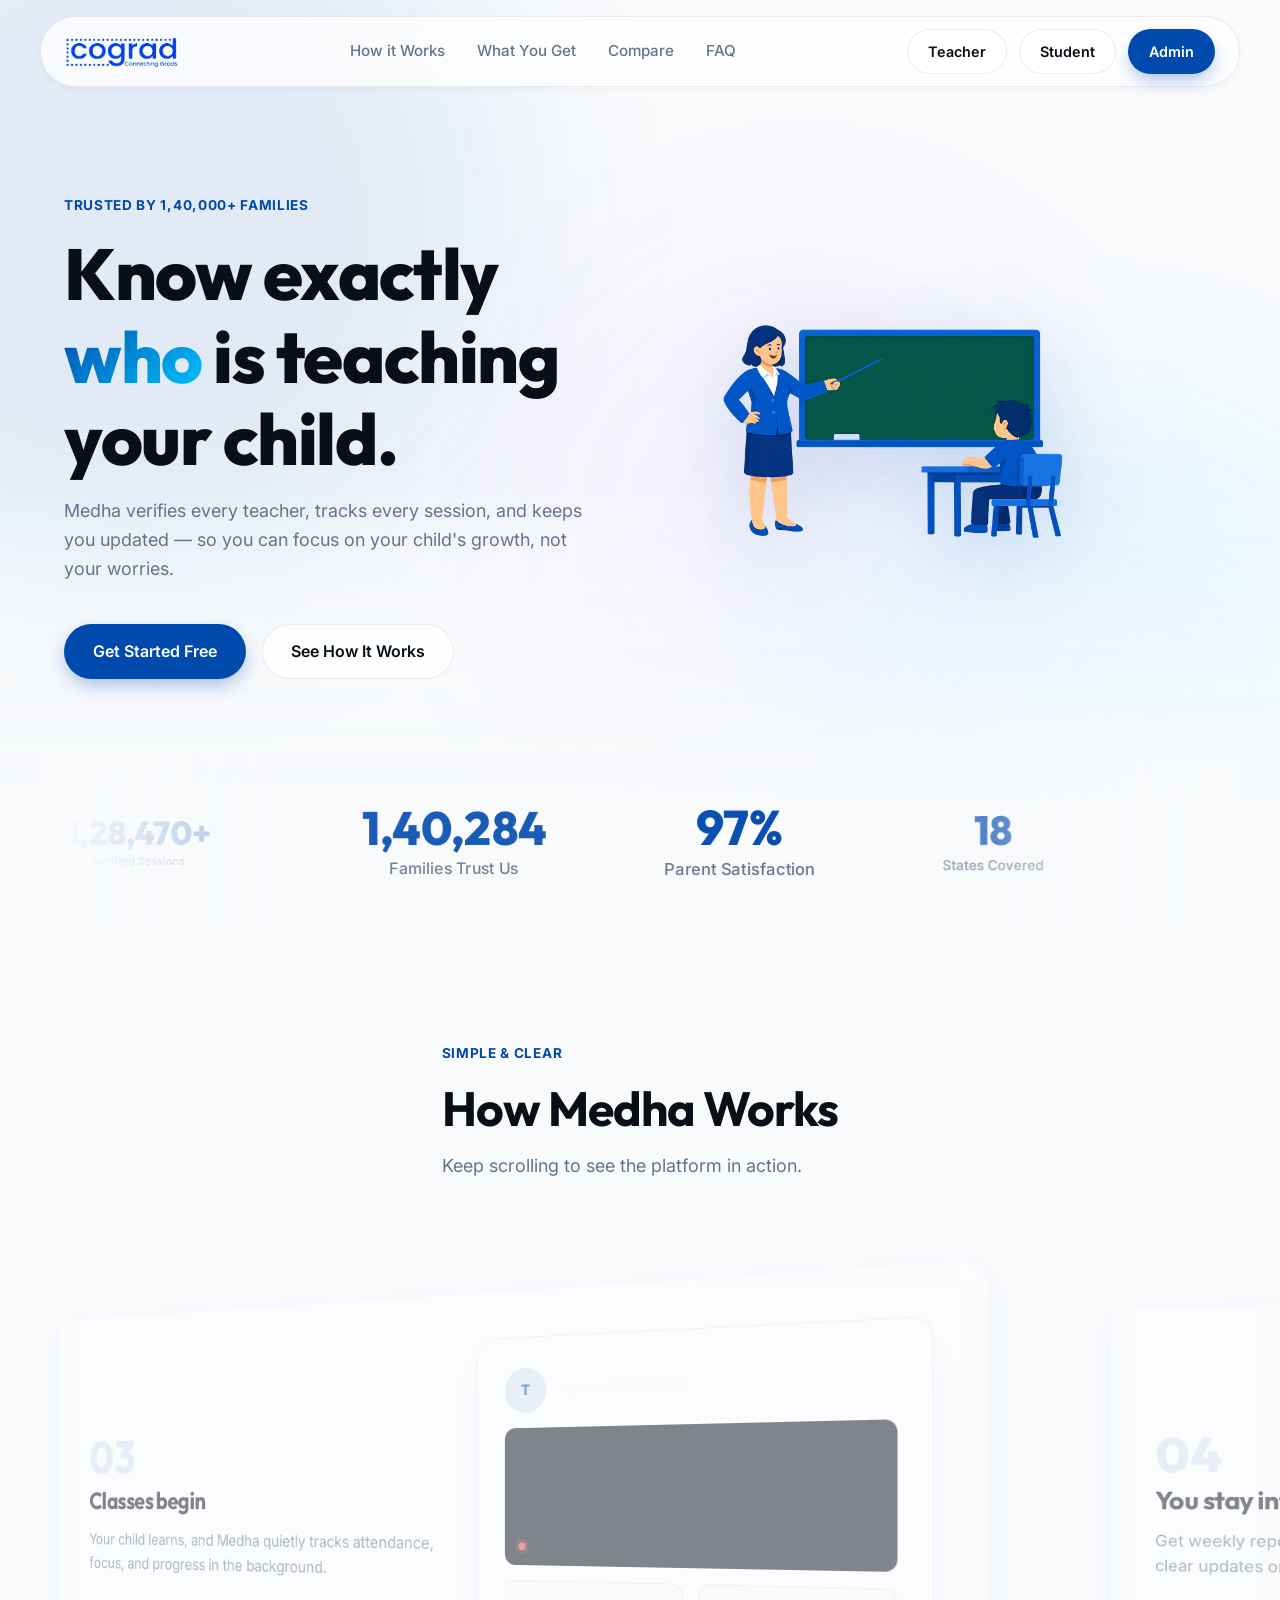
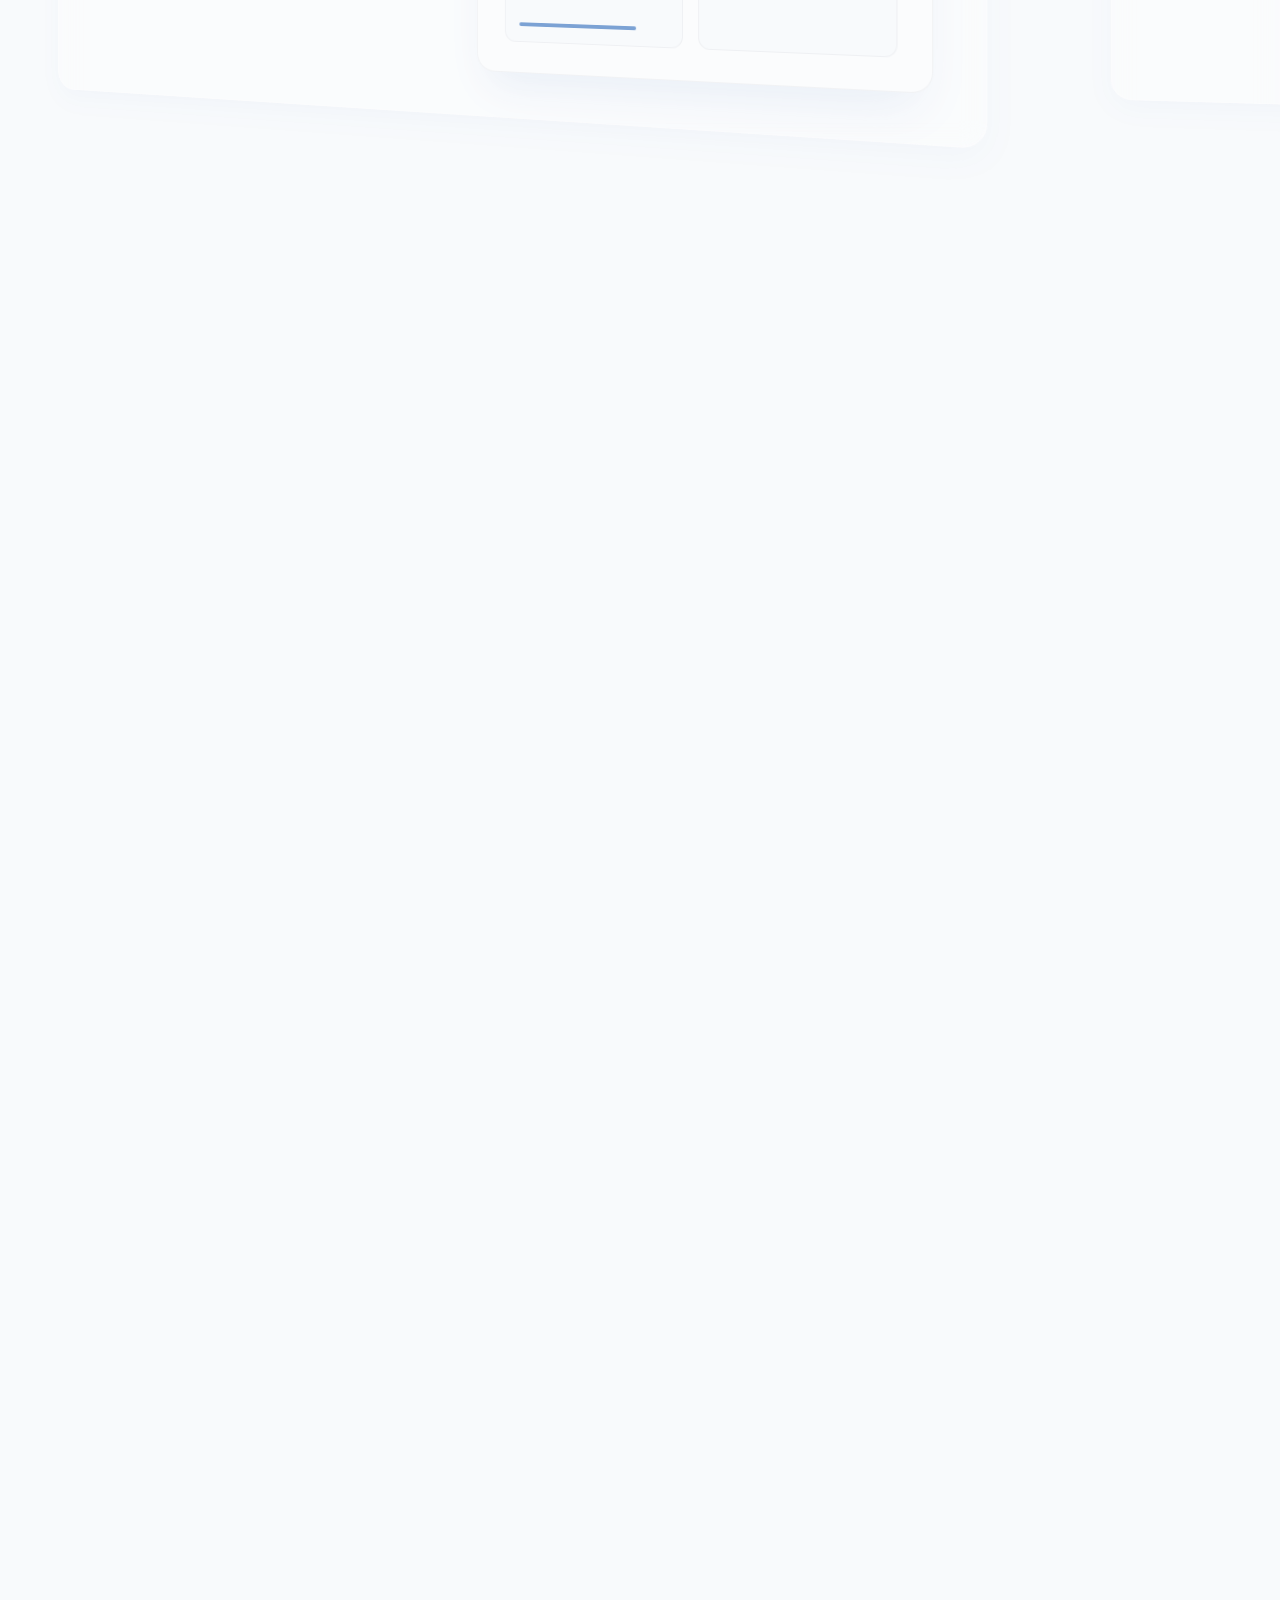
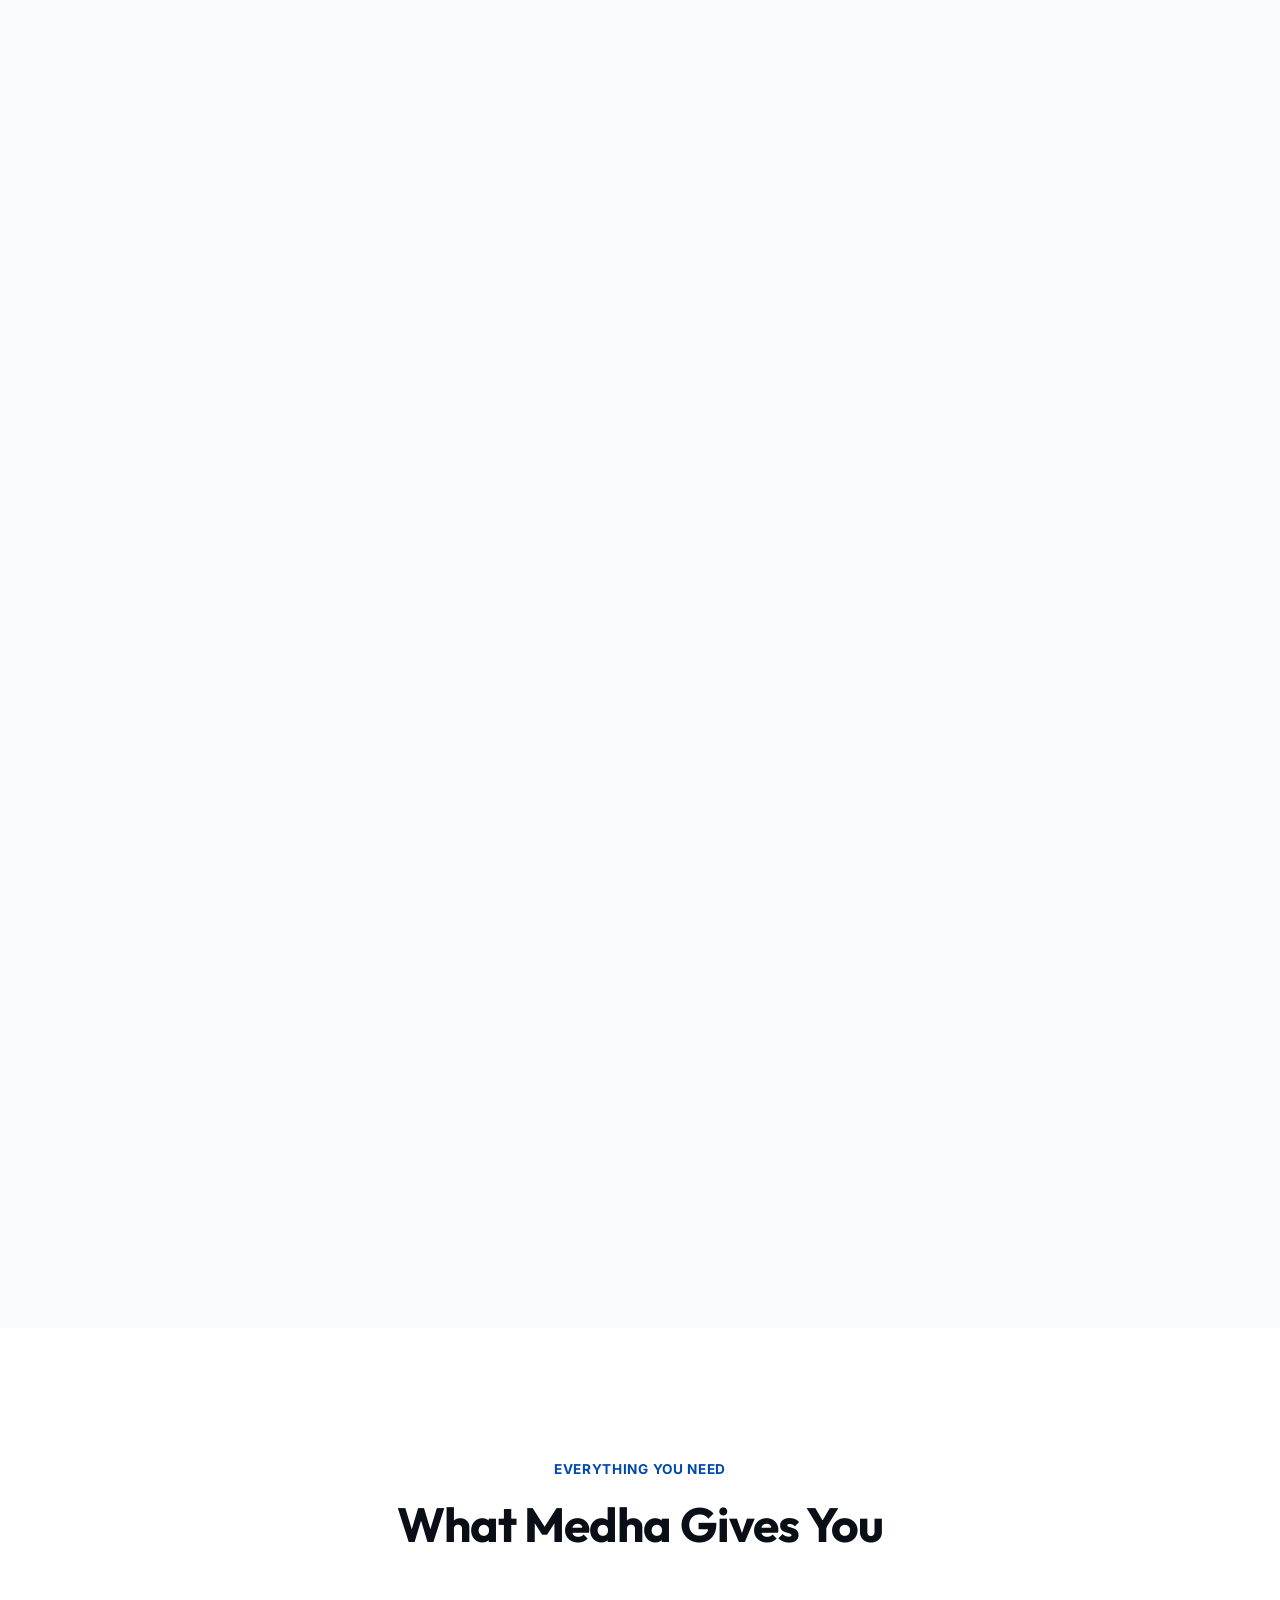
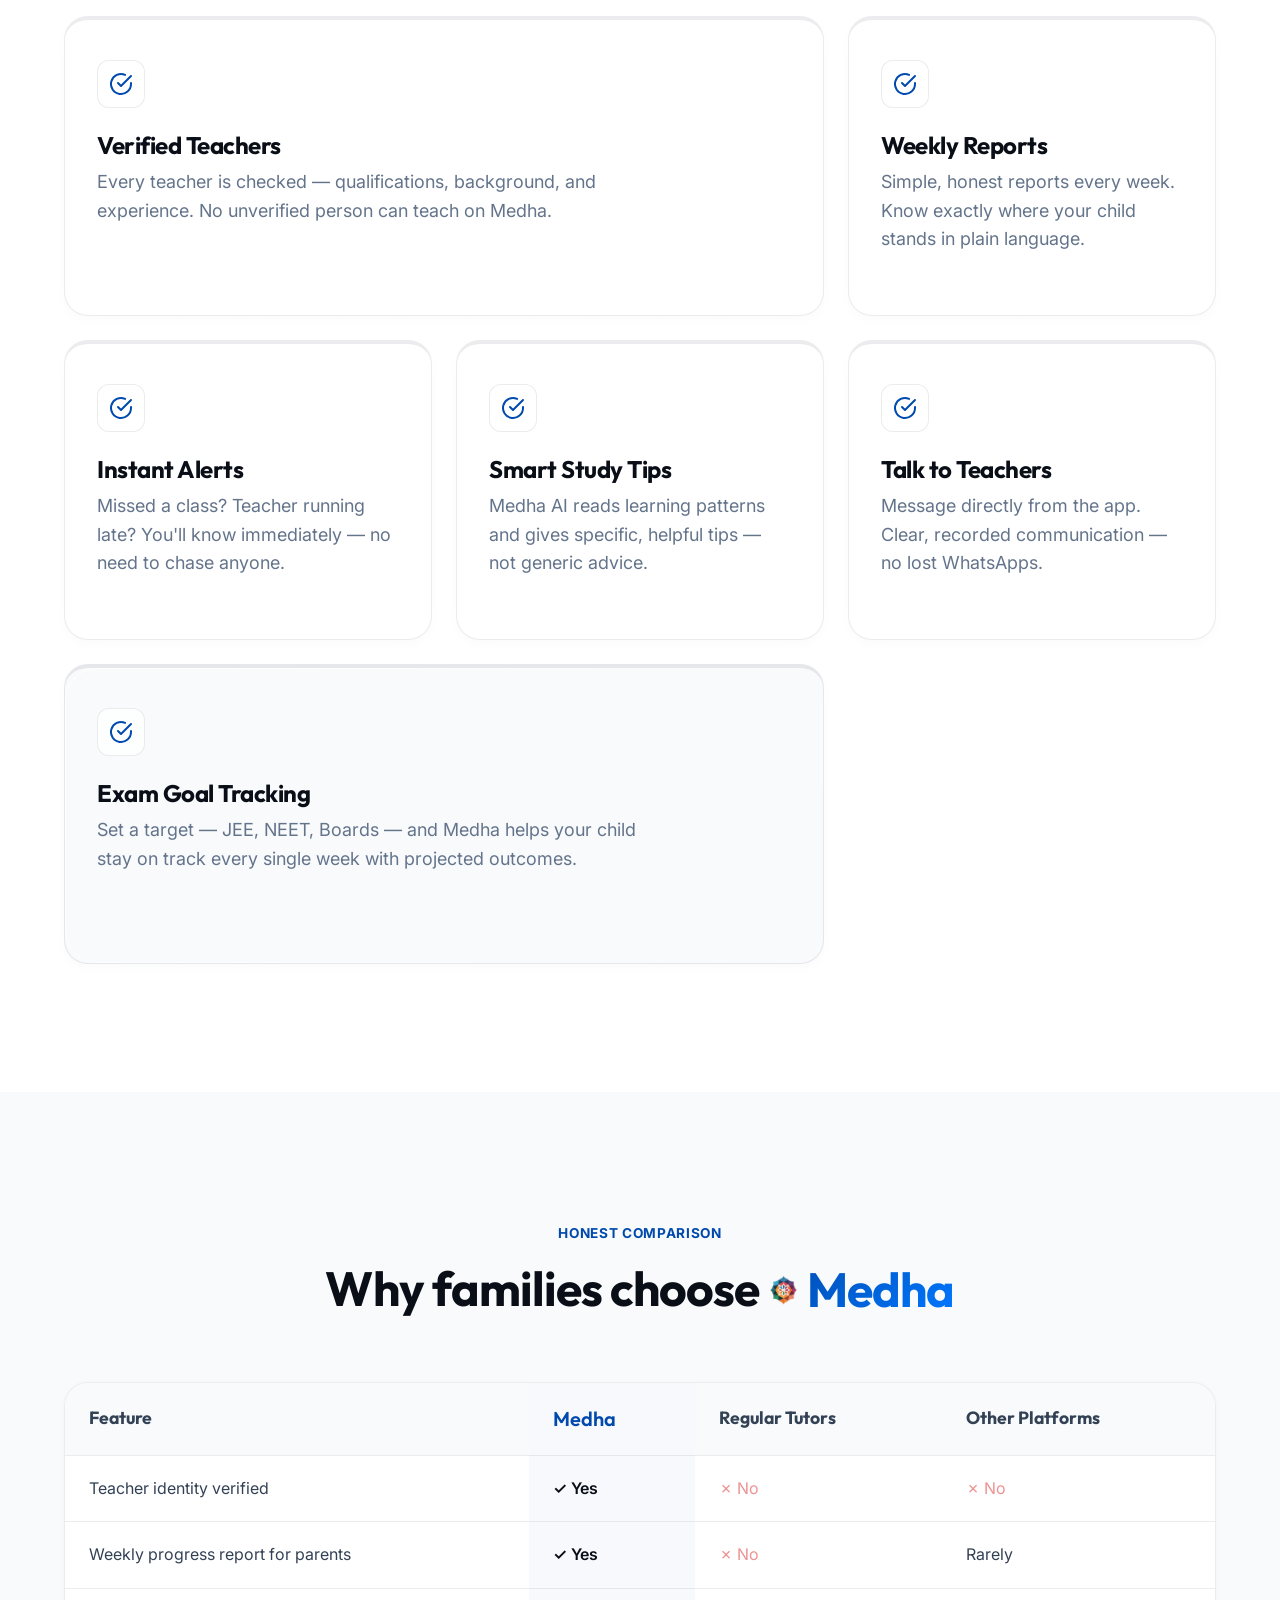
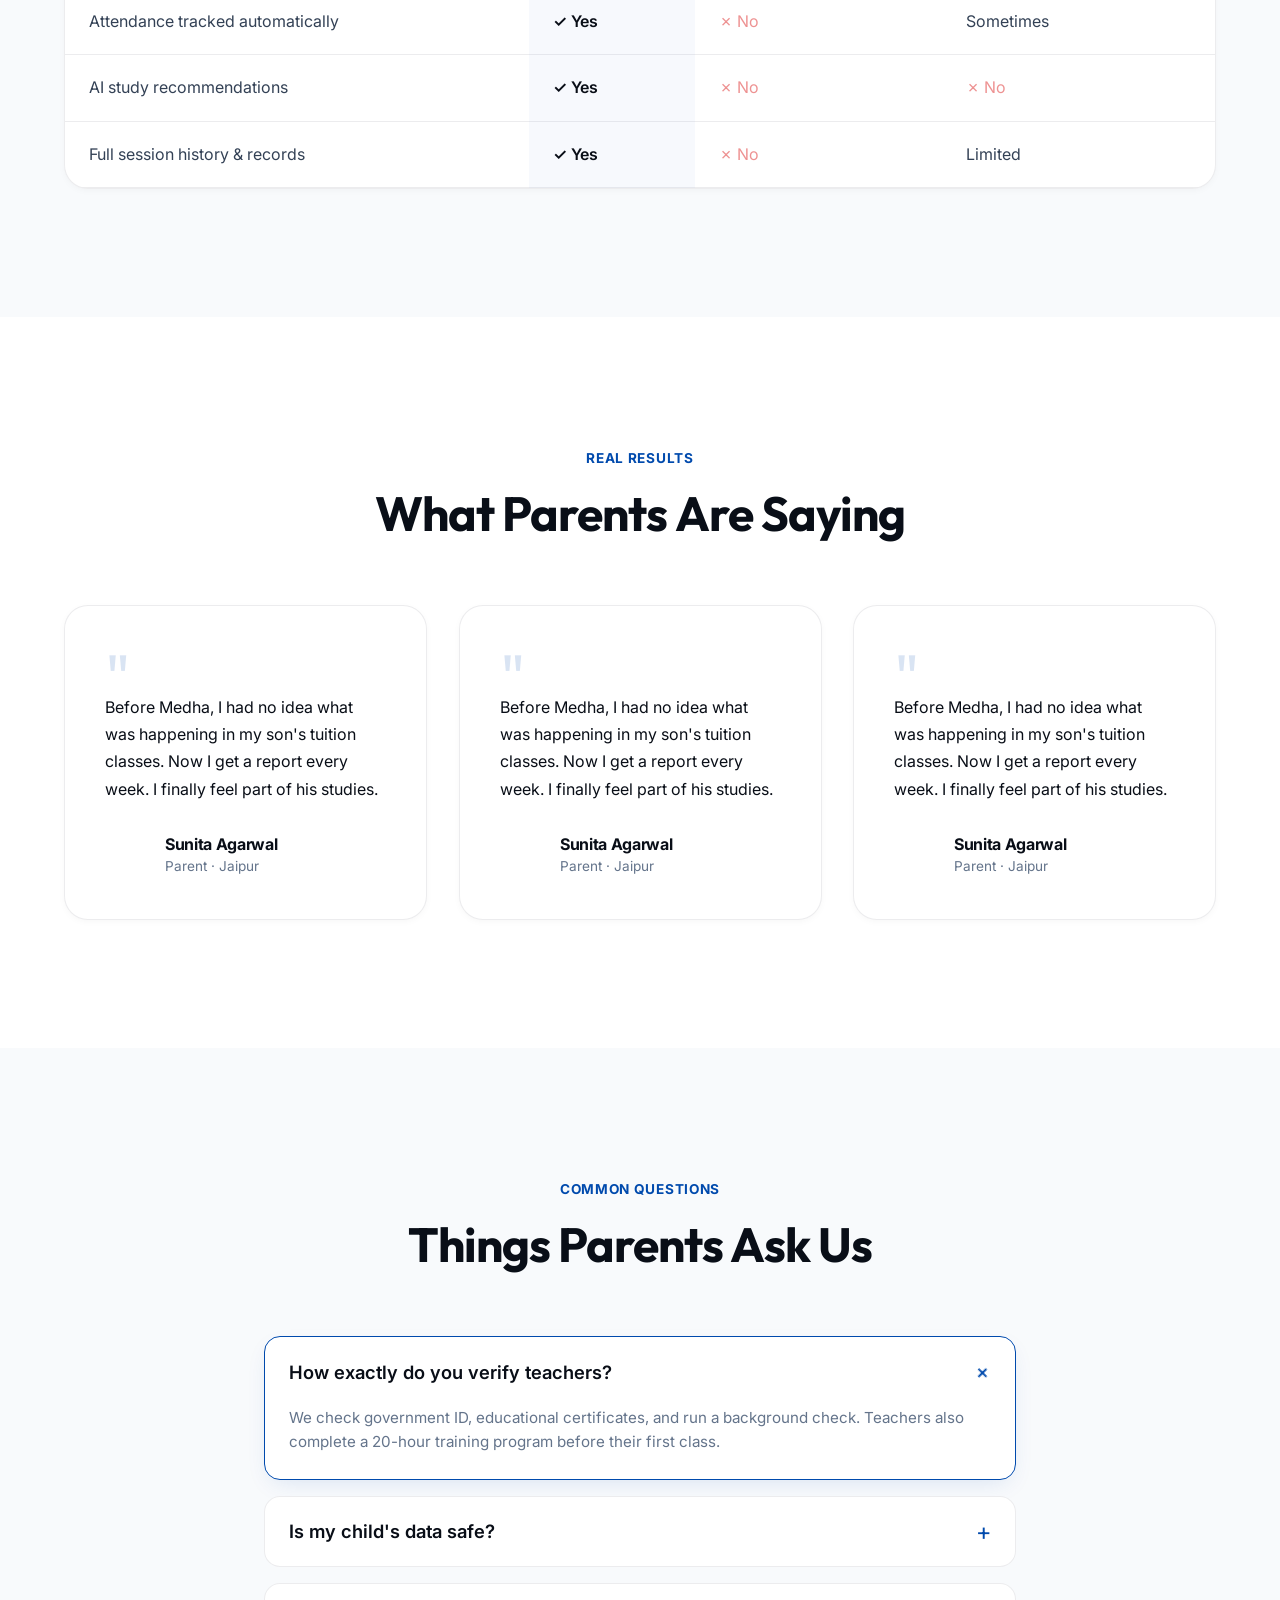
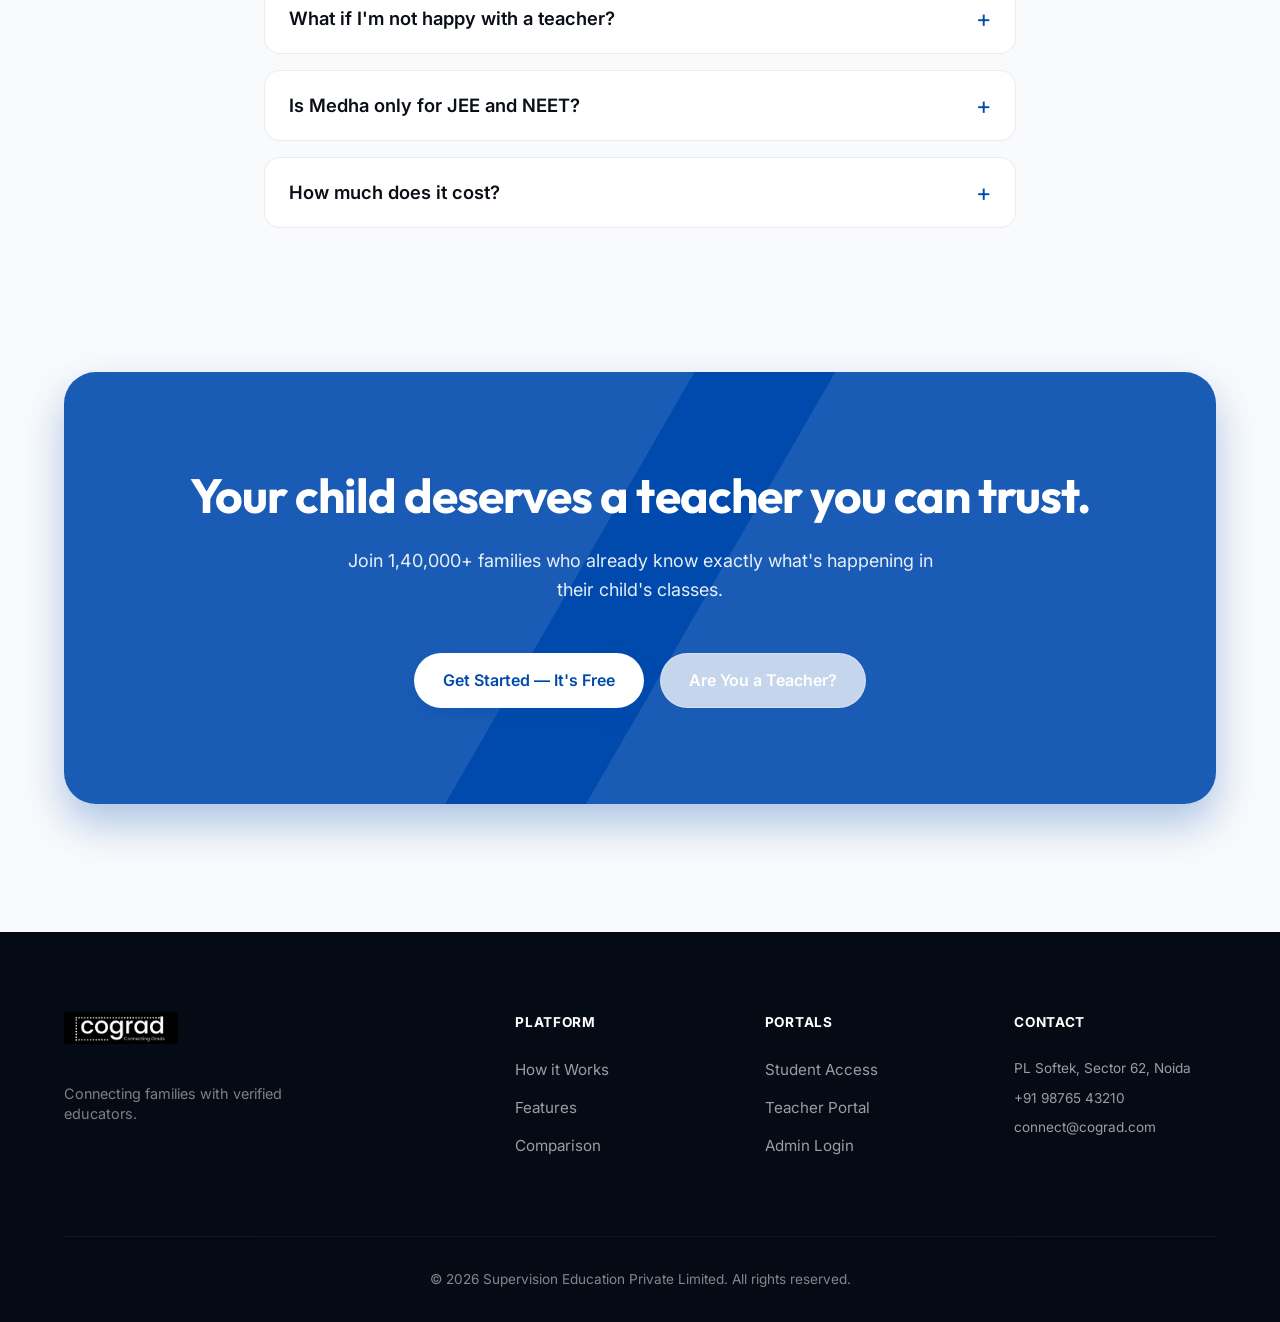
==== commit 624c6f50: "Updated project" ====
--- a/index.html
+++ b/index.html
@@ -26,8 +26,8 @@
             <a href="#faq">FAQ</a>
         </div>
         <div style="display: flex; gap: 0.75rem;">
-            <a href="teacherform.html" class="btn btn-outline" style="padding: 10px 20px; font-size: 0.9rem;">Teacher</a>
-            <a href="studentform.html" class="btn btn-outline" style="padding: 10px 20px; font-size: 0.9rem;">Student</a>
+            <a href="form.html" class="btn btn-outline" style="padding: 10px 20px; font-size: 0.9rem;">Teacher</a>
+            <a href="form.html" class="btn btn-outline" style="padding: 10px 20px; font-size: 0.9rem;">Student</a>
             <a href="admin.html" class="btn btn-primary magnetic"
                 style="padding: 10px 20px; font-size: 0.9rem;">Admin</a>
         </div>
@@ -54,7 +54,7 @@
                         your child's growth, not your worries.
                     </p>
                     <div style="display: flex; gap: 1rem; flex-wrap: wrap;">
-                        <a href="studentform.html" class="btn btn-primary magnetic">Get Started Free</a>
+                        <a href="form.html" class="btn btn-primary magnetic">Get Started Free</a>
                         <a href="#how" class="btn btn-outline magnetic">See How It Works</a>
                     </div>
                 </div>
